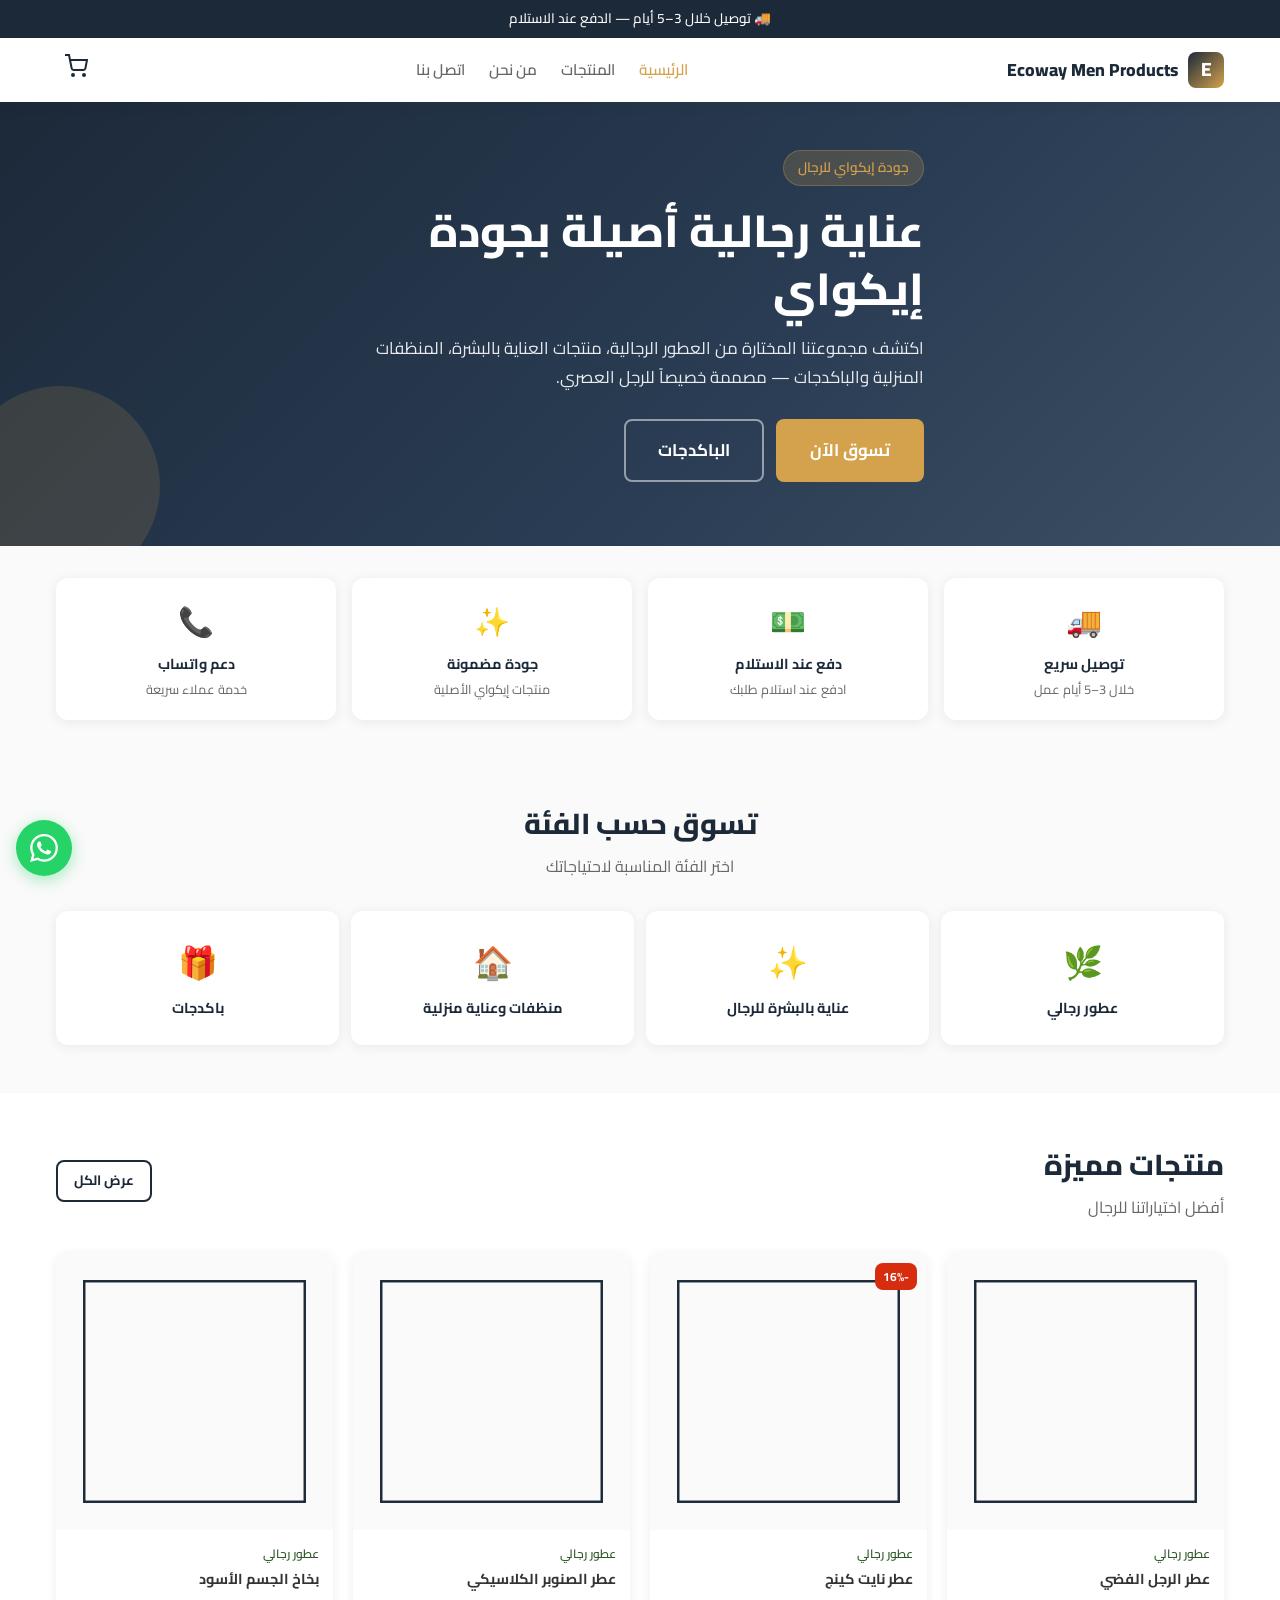
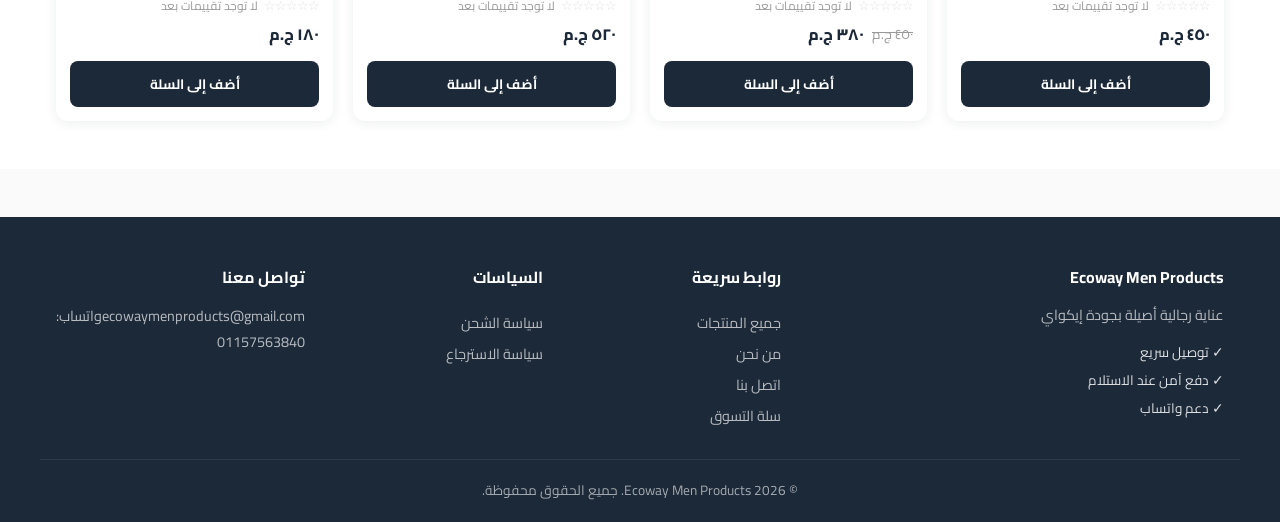
==== index.html @ dd3b85b9 "Initial release: Ecoway Men Products Arabic e-commerce site Co-authored-by: Cursor <cursoragent@curs" ====
<!DOCTYPE html>
<html lang="ar" dir="rtl">
<head>
  <meta charset="UTF-8">
  <meta name="viewport" content="width=device-width, initial-scale=1.0">
  <title>Ecoway Men Products | إيكواي — منتجات رجالية</title>
  <meta name="description" content="متجر إيكواي للمنتجات الرجالية — عطور، عناية بالبشرة، منظفات وباكدجات. توصيل سريع والدفع عند الاستلام في جميع أنحاء مصر.">
  <meta name="keywords" content="إيكواي, منتجات رجالية, عطور رجالي, عناية بالبشرة, Ecoway Men">
  <meta property="og:title" content="Ecoway Men Products | إيكواي — منتجات رجالية">
  <meta property="og:description" content="عناية رجالية أصيلة بجودة إيكواي — عطور، عناية بالبشرة، منظفات وباكدجات.">
  <meta property="og:type" content="website">
  <meta property="og:locale" content="ar_EG">
  <meta name="theme-color" content="#1C2939">
  <link rel="stylesheet" href="assets/css/main.css">
</head>
<body>
  <div id="site-header"></div>

  <main>
    <section class="hero">
      <div class="container hero__content">
        <span class="hero__badge">جودة إيكواي للرجال</span>
        <h1>عناية رجالية أصيلة بجودة إيكواي</h1>
        <p>اكتشف مجموعتنا المختارة من العطور الرجالية، منتجات العناية بالبشرة، المنظفات المنزلية والباكدجات — مصممة خصيصاً للرجل العصري.</p>
        <div class="hero__actions">
          <a href="products.html" class="btn btn--primary btn--lg">تسوق الآن</a>
          <a href="products.html?category=packages" class="btn btn--outline btn--lg">الباكدجات</a>
        </div>
      </div>
    </section>

    <section class="container">
      <div class="trust-badges">
        <div class="trust-badge">
          <div class="trust-badge__icon">🚚</div>
          <h3>توصيل سريع</h3>
          <p>خلال 3–5 أيام عمل</p>
        </div>
        <div class="trust-badge">
          <div class="trust-badge__icon">💵</div>
          <h3>دفع عند الاستلام</h3>
          <p>ادفع عند استلام طلبك</p>
        </div>
        <div class="trust-badge">
          <div class="trust-badge__icon">✨</div>
          <h3>جودة مضمونة</h3>
          <p>منتجات إيكواي الأصلية</p>
        </div>
        <div class="trust-badge">
          <div class="trust-badge__icon">📞</div>
          <h3>دعم واتساب</h3>
          <p>خدمة عملاء سريعة</p>
        </div>
      </div>
    </section>

    <section class="section">
      <div class="container">
        <div class="section__header">
          <h2>تسوق حسب الفئة</h2>
          <p>اختر الفئة المناسبة لاحتياجاتك</p>
        </div>
        <div class="categories" id="categories-grid"></div>
      </div>
    </section>

    <section class="section" style="background: var(--color-surface);">
      <div class="container">
        <div class="section__header section__header--flex">
          <div>
            <h2>منتجات مميزة</h2>
            <p>أفضل اختياراتنا للرجال</p>
          </div>
          <a href="products.html" class="btn btn--outline btn--sm">عرض الكل</a>
        </div>
        <div class="products-grid" id="featured-products"></div>
      </div>
    </section>
  </main>

  <div id="site-footer"></div>
  <div id="mobile-bottom-nav"></div>
  <div id="whatsapp-btn"></div>

  <script src="assets/js/config.js"></script>
  <script src="assets/js/products.js"></script>
  <script src="assets/js/cart.js"></script>
  <script src="assets/js/components.js"></script>
  <script src="assets/js/home.js"></script>
</body>
</html>
---- assets/css/main.css ----
/* Ecoway Men Products — Design System */
@import url('https://fonts.googleapis.com/css2?family=Cairo:wght@400;500;600;700;800&display=swap');

:root {
  --color-header: #1C2939;
  --color-header-hover: #2a3d54;
  --color-bg: #FAFAFA;
  --color-surface: #FFFFFF;
  --color-accent: #D4A24C;
  --color-accent-hover: #c4923a;
  --color-eco: #2D5A27;
  --color-text: #333333;
  --color-text-muted: #666666;
  --color-text-light: #999999;
  --color-border: #E0E0E0;
  --color-sale: #D72C0D;
  --color-success: #2DB742;
  --color-error: #C0392B;
  --color-stars: #FFB503;
  --font: 'Cairo', sans-serif;
  --radius: 12px;
  --radius-sm: 8px;
  --shadow: 0 2px 12px rgba(28, 41, 57, 0.08);
  --shadow-lg: 0 8px 32px rgba(28, 41, 57, 0.12);
  --header-height: 64px;
  --mobile-nav-height: 64px;
  --transition: 0.25s ease;
}

*, *::before, *::after { box-sizing: border-box; margin: 0; padding: 0; }

html {
  scroll-behavior: smooth;
  -webkit-text-size-adjust: 100%;
}

body {
  font-family: var(--font);
  background: var(--color-bg);
  color: var(--color-text);
  line-height: 1.6;
  direction: rtl;
  min-height: 100vh;
  padding-bottom: var(--mobile-nav-height);
}

@media (min-width: 768px) {
  body { padding-bottom: 0; }
}

img { max-width: 100%; height: auto; display: block; }
a { color: inherit; text-decoration: none; }
button { font-family: inherit; cursor: pointer; border: none; background: none; }
ul { list-style: none; }

.container {
  width: 100%;
  max-width: 1200px;
  margin: 0 auto;
  padding: 0 16px;
}

/* ─── Header ─── */
.header {
  position: sticky;
  top: 0;
  z-index: 100;
  background: var(--color-surface);
  box-shadow: var(--shadow);
}

.header__announce {
  background: var(--color-header);
  color: #fff;
  text-align: center;
  padding: 8px 16px;
  font-size: 0.85rem;
  font-weight: 500;
}

.header__main {
  display: flex;
  align-items: center;
  justify-content: space-between;
  height: var(--header-height);
  gap: 16px;
}

.header__logo {
  display: flex;
  align-items: center;
  gap: 10px;
  font-weight: 800;
  font-size: 1.1rem;
  color: var(--color-header);
}

.header__logo-icon {
  width: 36px;
  height: 36px;
  background: linear-gradient(135deg, var(--color-header), var(--color-accent));
  color: #fff;
  border-radius: var(--radius-sm);
  display: flex;
  align-items: center;
  justify-content: center;
  font-weight: 800;
  font-size: 1.2rem;
}

.header__logo-text { display: none; }

@media (min-width: 480px) {
  .header__logo-text { display: inline; }
}

.header__nav {
  display: none;
  gap: 24px;
}

.header__nav a {
  font-weight: 600;
  font-size: 0.95rem;
  color: var(--color-text-muted);
  transition: color var(--transition);
}

.header__nav a:hover,
.header__nav a.active { color: var(--color-accent); }

@media (min-width: 768px) {
  .header__nav { display: flex; }
}

.header__actions {
  display: flex;
  align-items: center;
  gap: 12px;
}

.header__cart {
  position: relative;
  color: var(--color-header);
  padding: 8px;
}

.header__cart-badge {
  position: absolute;
  top: 0;
  left: 0;
  background: var(--color-accent);
  color: #fff;
  font-size: 0.7rem;
  font-weight: 700;
  width: 18px;
  height: 18px;
  border-radius: 50%;
  align-items: center;
  justify-content: center;
}

.header__menu-btn {
  display: flex;
  flex-direction: column;
  gap: 5px;
  padding: 8px;
}

.header__menu-btn span {
  display: block;
  width: 22px;
  height: 2px;
  background: var(--color-header);
  border-radius: 2px;
  transition: var(--transition);
}

@media (min-width: 768px) {
  .header__menu-btn { display: none; }
}

.header__mobile-nav {
  background: var(--color-surface);
  border-top: 1px solid var(--color-border);
  padding: 16px;
  display: flex;
  flex-direction: column;
  gap: 12px;
}

.header__mobile-nav a {
  padding: 12px;
  font-weight: 600;
  border-radius: var(--radius-sm);
  transition: background var(--transition);
}

.header__mobile-nav a:hover { background: var(--color-bg); }

@media (min-width: 768px) {
  .header__mobile-nav { display: none !important; }
}

/* ─── Mobile Bottom Nav ─── */
.mobile-nav {
  position: fixed;
  bottom: 0;
  left: 0;
  right: 0;
  height: var(--mobile-nav-height);
  background: var(--color-surface);
  border-top: 1px solid var(--color-border);
  display: flex;
  justify-content: space-around;
  align-items: center;
  z-index: 99;
  box-shadow: 0 -2px 12px rgba(0,0,0,0.06);
}

.mobile-nav a {
  display: flex;
  flex-direction: column;
  align-items: center;
  gap: 2px;
  font-size: 0.7rem;
  color: var(--color-text-muted);
  position: relative;
  padding: 4px 8px;
  transition: color var(--transition);
}

.mobile-nav a.active { color: var(--color-accent); font-weight: 600; }

.mobile-nav__badge {
  position: absolute;
  top: -2px;
  left: 50%;
  margin-left: 8px;
  background: var(--color-accent);
  color: #fff;
  font-size: 0.6rem;
  width: 16px;
  height: 16px;
  border-radius: 50%;
  align-items: center;
  justify-content: center;
}

@media (min-width: 768px) {
  .mobile-nav { display: none; }
}

/* ─── Buttons ─── */
.btn {
  display: inline-flex;
  align-items: center;
  justify-content: center;
  gap: 8px;
  padding: 12px 24px;
  border-radius: var(--radius-sm);
  font-weight: 700;
  font-size: 0.95rem;
  transition: all var(--transition);
  border: 2px solid transparent;
}

.btn--primary {
  background: var(--color-header);
  color: #fff;
}

.btn--primary:hover {
  background: var(--color-accent);
  transform: translateY(-1px);
}

.btn--accent {
  background: var(--color-accent);
  color: #fff;
}

.btn--accent:hover { background: var(--color-accent-hover); }

.btn--outline {
  background: transparent;
  border-color: var(--color-header);
  color: var(--color-header);
}

.btn--outline:hover {
  background: var(--color-header);
  color: #fff;
}

.btn--sm { padding: 8px 16px; font-size: 0.85rem; }
.btn--lg { padding: 16px 32px; font-size: 1.05rem; }
.btn--block { width: 100%; }
.btn:disabled { opacity: 0.5; cursor: not-allowed; transform: none; }

/* ─── Hero ─── */
.hero {
  background: linear-gradient(135deg, var(--color-header) 0%, #2a3d54 60%, #3d4f63 100%);
  color: #fff;
  padding: 48px 0 64px;
  position: relative;
  overflow: hidden;
}

.hero::after {
  content: '';
  position: absolute;
  bottom: -40px;
  left: -40px;
  width: 200px;
  height: 200px;
  background: var(--color-accent);
  opacity: 0.15;
  border-radius: 50%;
}

.hero__content {
  position: relative;
  z-index: 1;
  max-width: 600px;
}

.hero__badge {
  display: inline-block;
  background: rgba(212, 162, 76, 0.2);
  color: var(--color-accent);
  padding: 6px 14px;
  border-radius: 20px;
  font-size: 0.85rem;
  font-weight: 600;
  margin-bottom: 16px;
  border: 1px solid rgba(212, 162, 76, 0.3);
}

.hero h1 {
  font-size: clamp(1.8rem, 5vw, 2.8rem);
  font-weight: 800;
  line-height: 1.3;
  margin-bottom: 16px;
}

.hero p {
  font-size: 1.05rem;
  opacity: 0.9;
  margin-bottom: 28px;
  line-height: 1.7;
}

.hero__actions {
  display: flex;
  flex-wrap: wrap;
  gap: 12px;
}

.hero .btn--primary {
  background: var(--color-accent);
}

.hero .btn--primary:hover { background: var(--color-accent-hover); }

.hero .btn--outline {
  border-color: rgba(255,255,255,0.5);
  color: #fff;
}

.hero .btn--outline:hover {
  background: rgba(255,255,255,0.1);
  border-color: #fff;
}

/* ─── Trust Badges ─── */
.trust-badges {
  display: grid;
  grid-template-columns: repeat(2, 1fr);
  gap: 16px;
  padding: 32px 0;
}

@media (min-width: 640px) {
  .trust-badges { grid-template-columns: repeat(4, 1fr); }
}

.trust-badge {
  background: var(--color-surface);
  border-radius: var(--radius);
  padding: 20px 16px;
  text-align: center;
  box-shadow: var(--shadow);
  transition: transform var(--transition);
}

.trust-badge:hover { transform: translateY(-2px); }

.trust-badge__icon {
  font-size: 1.8rem;
  margin-bottom: 8px;
}

.trust-badge h3 {
  font-size: 0.9rem;
  font-weight: 700;
  color: var(--color-header);
  margin-bottom: 4px;
}

.trust-badge p {
  font-size: 0.8rem;
  color: var(--color-text-muted);
}

/* ─── Section ─── */
.section { padding: 48px 0; }

.section__header {
  text-align: center;
  margin-bottom: 32px;
}

.section__header h2 {
  font-size: clamp(1.4rem, 3vw, 1.8rem);
  font-weight: 800;
  color: var(--color-header);
  margin-bottom: 8px;
}

.section__header p {
  color: var(--color-text-muted);
  max-width: 500px;
  margin: 0 auto;
}

.section__header--flex {
  display: flex;
  justify-content: space-between;
  align-items: center;
  text-align: right;
  flex-wrap: wrap;
  gap: 12px;
}

/* ─── Categories ─── */
.categories {
  display: grid;
  grid-template-columns: repeat(2, 1fr);
  gap: 12px;
}

@media (min-width: 640px) {
  .categories { grid-template-columns: repeat(4, 1fr); }
}

.category-card {
  background: var(--color-surface);
  border-radius: var(--radius);
  padding: 24px 16px;
  text-align: center;
  box-shadow: var(--shadow);
  transition: all var(--transition);
  border: 2px solid transparent;
}

.category-card:hover {
  border-color: var(--color-accent);
  transform: translateY(-2px);
}

.category-card__icon { font-size: 2rem; margin-bottom: 8px; }

.category-card h3 {
  font-size: 0.9rem;
  font-weight: 700;
  color: var(--color-header);
}

/* ─── Product Grid ─── */
.products-grid {
  display: grid;
  grid-template-columns: repeat(2, 1fr);
  gap: 16px;
}

@media (min-width: 640px) {
  .products-grid { grid-template-columns: repeat(3, 1fr); gap: 20px; }
}

@media (min-width: 1024px) {
  .products-grid { grid-template-columns: repeat(4, 1fr); }
}

.product-card {
  background: var(--color-surface);
  border-radius: var(--radius);
  overflow: hidden;
  box-shadow: var(--shadow);
  position: relative;
  transition: transform var(--transition), box-shadow var(--transition);
  display: flex;
  flex-direction: column;
}

.product-card:hover {
  transform: translateY(-3px);
  box-shadow: var(--shadow-lg);
}

.product-card__badge {
  position: absolute;
  top: 10px;
  right: 10px;
  background: var(--color-sale);
  color: #fff;
  font-size: 0.75rem;
  font-weight: 700;
  padding: 4px 8px;
  border-radius: var(--radius-sm);
  z-index: 2;
}

.product-card__image {
  aspect-ratio: 1;
  overflow: hidden;
  background: var(--color-bg);
  display: flex;
  align-items: center;
  justify-content: center;
  padding: 16px;
}

.product-card__image img {
  width: 100%;
  height: 100%;
  object-fit: contain;
}

.product-card__body {
  padding: 14px;
  display: flex;
  flex-direction: column;
  flex: 1;
  gap: 6px;
}

.product-card__category {
  font-size: 0.75rem;
  color: var(--color-eco);
  font-weight: 600;
}

.product-card__title {
  font-size: 0.9rem;
  font-weight: 700;
  line-height: 1.4;
}

.product-card__title a:hover { color: var(--color-accent); }

.product-card__price {
  display: flex;
  align-items: center;
  gap: 8px;
  margin-top: auto;
}

.price-current {
  font-weight: 800;
  color: var(--color-header);
  font-size: 1rem;
}

.price-compare {
  text-decoration: line-through;
  color: var(--color-text-light);
  font-size: 0.85rem;
}

.product-card .btn { margin-top: 8px; }

/* ─── Stars ─── */
.stars {
  display: flex;
  align-items: center;
  gap: 6px;
  font-size: 0.8rem;
}

.stars__icons { color: var(--color-stars); letter-spacing: -1px; }
.stars--empty .stars__icons { color: var(--color-border); }
.stars__count { color: var(--color-text-light); font-size: 0.75rem; }

/* ─── Filters ─── */
.products-toolbar {
  display: flex;
  flex-direction: column;
  gap: 12px;
  margin-bottom: 24px;
}

@media (min-width: 640px) {
  .products-toolbar {
    flex-direction: row;
    align-items: center;
    justify-content: space-between;
  }
}

.search-box {
  position: relative;
  flex: 1;
  max-width: 400px;
}

.search-box input {
  width: 100%;
  padding: 12px 16px 12px 40px;
  border: 2px solid var(--color-border);
  border-radius: var(--radius-sm);
  font-family: var(--font);
  font-size: 0.95rem;
  transition: border-color var(--transition);
  background: var(--color-surface);
}

.search-box input:focus {
  outline: none;
  border-color: var(--color-accent);
}

.search-box svg {
  position: absolute;
  right: 12px;
  top: 50%;
  transform: translateY(-50%);
  color: var(--color-text-light);
}

.filter-tabs {
  display: flex;
  gap: 8px;
  overflow-x: auto;
  padding-bottom: 4px;
  -webkit-overflow-scrolling: touch;
}

.filter-tab {
  padding: 8px 16px;
  border-radius: 20px;
  font-size: 0.85rem;
  font-weight: 600;
  white-space: nowrap;
  background: var(--color-surface);
  border: 2px solid var(--color-border);
  color: var(--color-text-muted);
  transition: all var(--transition);
}

.filter-tab:hover,
.filter-tab.active {
  background: var(--color-header);
  border-color: var(--color-header);
  color: #fff;
}

/* ─── Product Detail ─── */
.product-detail {
  display: grid;
  gap: 32px;
  padding: 32px 0;
}

@media (min-width: 768px) {
  .product-detail { grid-template-columns: 1fr 1fr; align-items: start; }
}

.product-detail__gallery {
  background: var(--color-surface);
  border-radius: var(--radius);
  padding: 24px;
  box-shadow: var(--shadow);
}

.product-detail__gallery img {
  width: 100%;
  aspect-ratio: 1;
  object-fit: contain;
}

.product-detail__info h1 {
  font-size: clamp(1.4rem, 3vw, 2rem);
  font-weight: 800;
  color: var(--color-header);
  margin-bottom: 8px;
}

.product-detail__category {
  color: var(--color-eco);
  font-weight: 600;
  font-size: 0.9rem;
  margin-bottom: 12px;
}

.product-detail__price {
  display: flex;
  align-items: center;
  gap: 12px;
  margin: 16px 0;
}

.product-detail__price .price-current { font-size: 1.5rem; }

.product-detail__desc {
  color: var(--color-text-muted);
  margin-bottom: 20px;
  line-height: 1.8;
}

.notes-table {
  background: var(--color-bg);
  border-radius: var(--radius-sm);
  padding: 16px;
  margin-bottom: 20px;
}

.notes-table h4 {
  font-size: 0.9rem;
  margin-bottom: 8px;
  color: var(--color-header);
}

.notes-table dl {
  display: grid;
  gap: 6px;
  font-size: 0.85rem;
}

.notes-table dt { font-weight: 700; color: var(--color-text-muted); }
.notes-table dd { color: var(--color-text); }

.quantity-control {
  display: flex;
  align-items: center;
  gap: 12px;
  margin-bottom: 20px;
}

.quantity-control label { font-weight: 600; }

.quantity-control__btns {
  display: flex;
  align-items: center;
  border: 2px solid var(--color-border);
  border-radius: var(--radius-sm);
  overflow: hidden;
}

.quantity-control__btns button {
  width: 40px;
  height: 40px;
  font-size: 1.2rem;
  font-weight: 700;
  color: var(--color-header);
  transition: background var(--transition);
}

.quantity-control__btns button:hover { background: var(--color-bg); }

.quantity-control__btns input {
  width: 50px;
  text-align: center;
  border: none;
  font-family: var(--font);
  font-size: 1rem;
  font-weight: 700;
  -moz-appearance: textfield;
}

.quantity-control__btns input::-webkit-outer-spin-button,
.quantity-control__btns input::-webkit-inner-spin-button { -webkit-appearance: none; }

.payment-info {
  display: flex;
  flex-wrap: wrap;
  gap: 12px;
  margin-top: 20px;
  padding-top: 20px;
  border-top: 1px solid var(--color-border);
}

.payment-info span {
  display: flex;
  align-items: center;
  gap: 6px;
  font-size: 0.85rem;
  color: var(--color-text-muted);
  background: var(--color-bg);
  padding: 8px 12px;
  border-radius: var(--radius-sm);
}

.breadcrumb {
  display: flex;
  flex-wrap: wrap;
  gap: 8px;
  font-size: 0.85rem;
  color: var(--color-text-muted);
  padding: 16px 0;
}

.breadcrumb a:hover { color: var(--color-accent); }
.breadcrumb span { color: var(--color-text-light); }

/* ─── Reviews Section (structure) ─── */
.reviews-section {
  background: var(--color-surface);
  border-radius: var(--radius);
  padding: 24px;
  margin-top: 32px;
  box-shadow: var(--shadow);
}

.reviews-section h3 {
  font-size: 1.1rem;
  margin-bottom: 16px;
  color: var(--color-header);
}

.reviews-empty {
  text-align: center;
  padding: 24px;
  color: var(--color-text-muted);
  font-size: 0.9rem;
}

/* ─── Cart ─── */
.page-title {
  font-size: clamp(1.4rem, 3vw, 1.8rem);
  font-weight: 800;
  color: var(--color-header);
  padding: 24px 0 16px;
}

.cart-layout {
  display: grid;
  gap: 24px;
  padding-bottom: 48px;
}

@media (min-width: 768px) {
  .cart-layout { grid-template-columns: 1fr 360px; align-items: start; }
}

.cart-items { display: flex; flex-direction: column; gap: 12px; }

.cart-item {
  display: flex;
  gap: 16px;
  background: var(--color-surface);
  border-radius: var(--radius);
  padding: 16px;
  box-shadow: var(--shadow);
}

.cart-item__image {
  width: 80px;
  height: 80px;
  flex-shrink: 0;
  background: var(--color-bg);
  border-radius: var(--radius-sm);
  overflow: hidden;
  display: flex;
  align-items: center;
  justify-content: center;
  padding: 8px;
}

.cart-item__image img { object-fit: contain; width: 100%; height: 100%; }

.cart-item__info { flex: 1; }

.cart-item__info h3 {
  font-size: 0.95rem;
  font-weight: 700;
  margin-bottom: 4px;
}

.cart-item__price {
  font-weight: 800;
  color: var(--color-header);
  margin-bottom: 8px;
}

.cart-item__actions {
  display: flex;
  align-items: center;
  justify-content: space-between;
}

.cart-item__remove {
  color: var(--color-sale);
  font-size: 0.85rem;
  font-weight: 600;
}

.cart-summary {
  background: var(--color-surface);
  border-radius: var(--radius);
  padding: 24px;
  box-shadow: var(--shadow);
  position: sticky;
  top: calc(var(--header-height) + 16px);
}

.cart-summary h3 {
  font-size: 1.1rem;
  margin-bottom: 16px;
  color: var(--color-header);
}

.summary-row {
  display: flex;
  justify-content: space-between;
  padding: 8px 0;
  font-size: 0.95rem;
}

.summary-row--total {
  border-top: 2px solid var(--color-border);
  margin-top: 8px;
  padding-top: 16px;
  font-weight: 800;
  font-size: 1.1rem;
  color: var(--color-header);
}

.shipping-note {
  font-size: 0.8rem;
  color: var(--color-text-muted);
  margin: 12px 0;
  padding: 10px;
  background: var(--color-bg);
  border-radius: var(--radius-sm);
}

.cart-empty {
  text-align: center;
  padding: 64px 16px;
}

.cart-empty__icon { font-size: 4rem; margin-bottom: 16px; opacity: 0.3; }

.cart-empty h2 {
  font-size: 1.3rem;
  margin-bottom: 8px;
  color: var(--color-header);
}

.cart-empty p {
  color: var(--color-text-muted);
  margin-bottom: 24px;
}

/* ─── Checkout ─── */
.checkout-layout {
  display: grid;
  gap: 24px;
  padding-bottom: 48px;
}

@media (min-width: 768px) {
  .checkout-layout { grid-template-columns: 1fr 360px; align-items: start; }
}

.checkout-form {
  background: var(--color-surface);
  border-radius: var(--radius);
  padding: 24px;
  box-shadow: var(--shadow);
}

.checkout-form h3 {
  font-size: 1.1rem;
  margin-bottom: 20px;
  color: var(--color-header);
}

.form-group {
  margin-bottom: 16px;
}

.form-group label {
  display: block;
  font-weight: 600;
  font-size: 0.9rem;
  margin-bottom: 6px;
  color: var(--color-header);
}

.form-group label .required { color: var(--color-sale); }

.form-group input,
.form-group select,
.form-group textarea {
  width: 100%;
  padding: 12px 16px;
  border: 2px solid var(--color-border);
  border-radius: var(--radius-sm);
  font-family: var(--font);
  font-size: 0.95rem;
  transition: border-color var(--transition);
  background: var(--color-surface);
}

.form-group input:focus,
.form-group select:focus,
.form-group textarea:focus {
  outline: none;
  border-color: var(--color-accent);
}

.form-group textarea { resize: vertical; min-height: 80px; }

.form-error {
  color: var(--color-error);
  font-size: 0.8rem;
  margin-top: 4px;
  display: none;
}

.form-group--error input,
.form-group--error select,
.form-group--error textarea {
  border-color: var(--color-error);
}

.form-group--error .form-error { display: block; }

.order-success {
  text-align: center;
  padding: 64px 16px;
}

.order-success__icon {
  width: 80px;
  height: 80px;
  background: var(--color-success);
  color: #fff;
  border-radius: 50%;
  display: flex;
  align-items: center;
  justify-content: center;
  font-size: 2.5rem;
  margin: 0 auto 24px;
}

.order-success h2 {
  font-size: 1.5rem;
  color: var(--color-header);
  margin-bottom: 12px;
}

.order-success p { color: var(--color-text-muted); margin-bottom: 24px; }

/* ─── Footer ─── */
.footer {
  background: var(--color-header);
  color: rgba(255,255,255,0.85);
  margin-top: 48px;
  padding-top: 48px;
}

.footer__grid {
  display: grid;
  gap: 32px;
  padding-bottom: 32px;
}

@media (min-width: 640px) {
  .footer__grid { grid-template-columns: repeat(2, 1fr); }
}

@media (min-width: 1024px) {
  .footer__grid { grid-template-columns: 2fr 1fr 1fr 1fr; }
}

.footer h3, .footer h4 {
  color: #fff;
  margin-bottom: 12px;
  font-size: 1rem;
}

.footer__brand p {
  font-size: 0.9rem;
  opacity: 0.8;
  margin-bottom: 16px;
}

.footer__trust {
  display: flex;
  flex-direction: column;
  gap: 6px;
  font-size: 0.85rem;
}

.footer__links {
  display: flex;
  flex-direction: column;
  gap: 8px;
}

.footer__links a,
.footer__contact a {
  font-size: 0.9rem;
  opacity: 0.8;
  transition: opacity var(--transition);
}

.footer__links a:hover,
.footer__contact a:hover { opacity: 1; color: var(--color-accent); }

.footer__bottom {
  border-top: 1px solid rgba(255,255,255,0.1);
  padding: 20px 0;
  text-align: center;
  font-size: 0.85rem;
  opacity: 0.7;
}

/* ─── WhatsApp Float ─── */
.whatsapp-float {
  position: fixed;
  bottom: calc(var(--mobile-nav-height) + 16px);
  left: 16px;
  width: 56px;
  height: 56px;
  background: #25D366;
  color: #fff;
  border-radius: 50%;
  display: flex;
  align-items: center;
  justify-content: center;
  box-shadow: 0 4px 16px rgba(37, 211, 102, 0.4);
  z-index: 98;
  transition: transform var(--transition);
}

.whatsapp-float:hover { transform: scale(1.08); }

@media (min-width: 768px) {
  .whatsapp-float { bottom: 24px; }
}

/* ─── Toast ─── */
.toast {
  position: fixed;
  top: 80px;
  left: 50%;
  transform: translateX(-50%) translateY(-20px);
  background: var(--color-header);
  color: #fff;
  padding: 12px 24px;
  border-radius: var(--radius-sm);
  font-weight: 600;
  font-size: 0.9rem;
  z-index: 200;
  opacity: 0;
  transition: all 0.3s ease;
  box-shadow: var(--shadow-lg);
}

.toast--visible {
  opacity: 1;
  transform: translateX(-50%) translateY(0);
}

.toast--error { background: var(--color-error); }

/* ─── Content Pages ─── */
.content-page {
  padding: 32px 0 48px;
  max-width: 800px;
}

.content-page h1 {
  font-size: clamp(1.4rem, 3vw, 2rem);
  font-weight: 800;
  color: var(--color-header);
  margin-bottom: 24px;
}

.content-page h2 {
  font-size: 1.2rem;
  font-weight: 700;
  color: var(--color-header);
  margin: 24px 0 12px;
}

.content-page p,
.content-page li {
  color: var(--color-text-muted);
  line-height: 1.8;
  margin-bottom: 12px;
}

.content-page ul { padding-right: 20px; list-style: disc; }

.contact-cards {
  display: grid;
  gap: 16px;
  margin-top: 24px;
}

@media (min-width: 640px) {
  .contact-cards { grid-template-columns: repeat(2, 1fr); }
}

.contact-card {
  background: var(--color-surface);
  border-radius: var(--radius);
  padding: 24px;
  box-shadow: var(--shadow);
  text-align: center;
}

.contact-card__icon { font-size: 2rem; margin-bottom: 12px; }

.contact-card h3 {
  font-size: 1rem;
  color: var(--color-header);
  margin-bottom: 8px;
}

.contact-card a {
  color: var(--color-accent);
  font-weight: 600;
}

/* ─── Utilities ─── */
.text-center { text-align: center; }
.mt-16 { margin-top: 16px; }
.hidden { display: none !important; }

.no-results {
  text-align: center;
  padding: 48px 16px;
  color: var(--color-text-muted);
}

.sr-only {
  position: absolute;
  width: 1px;
  height: 1px;
  padding: 0;
  margin: -1px;
  overflow: hidden;
  clip: rect(0,0,0,0);
  border: 0;
}
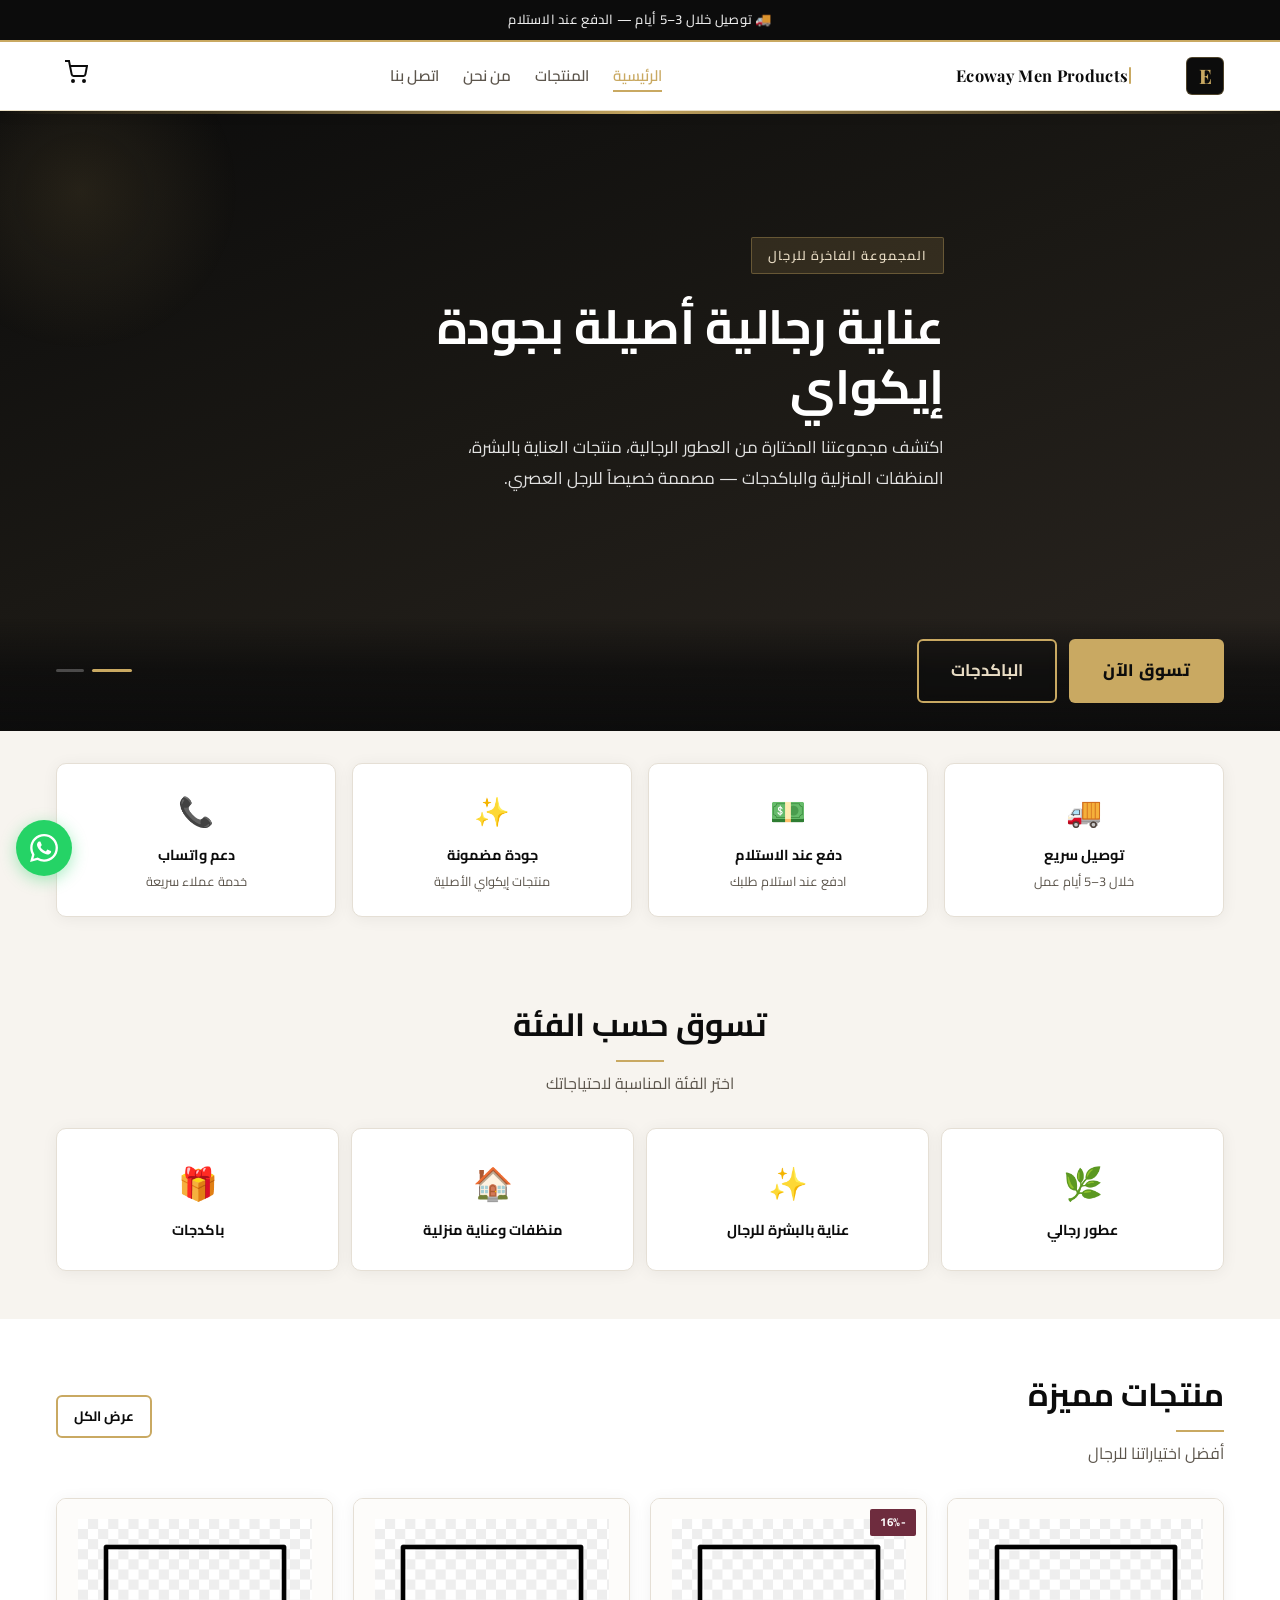
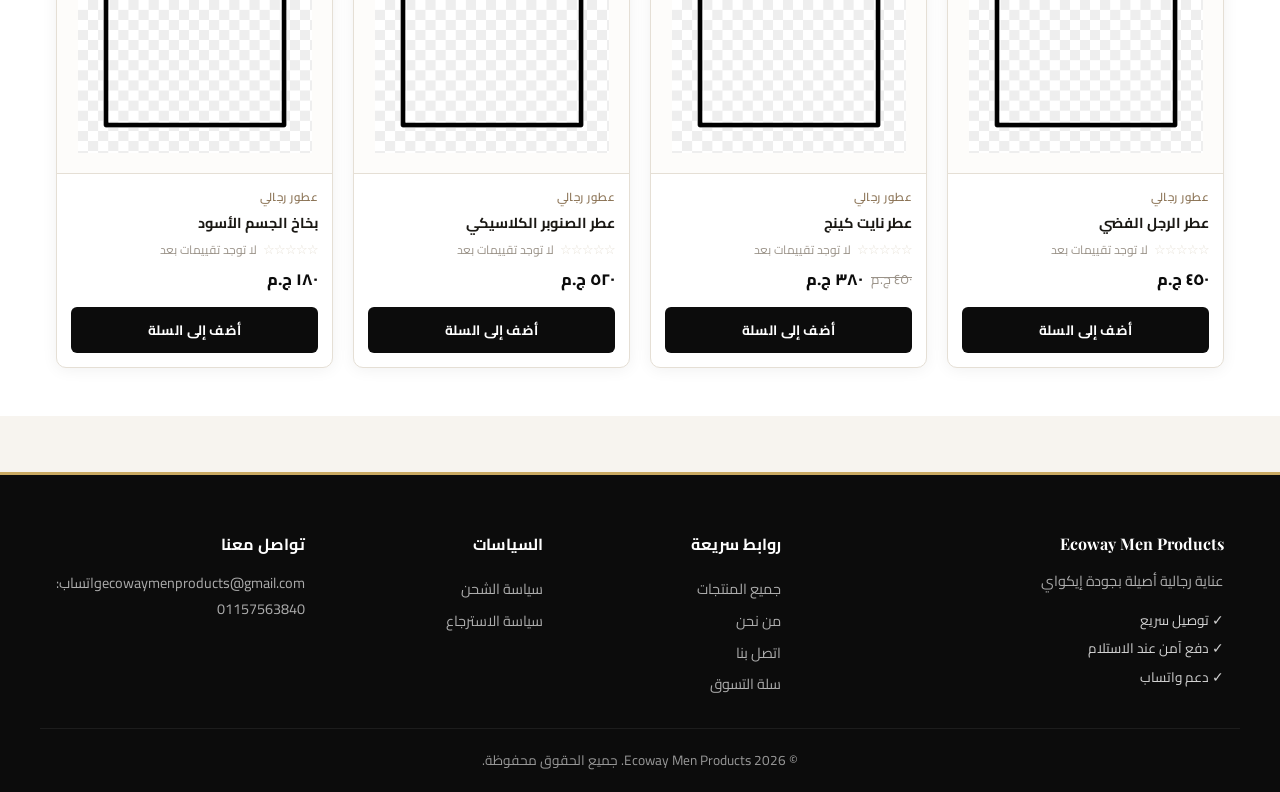
==== commit 5e8f4703: "Update Ecoway site with hero banner, UI improvements, and mobile navigation. Co-authored-by: Cursor " ====
--- a/index.html
+++ b/index.html
@@ -10,21 +10,52 @@
   <meta property="og:description" content="عناية رجالية أصيلة بجودة إيكواي — عطور، عناية بالبشرة، منظفات وباكدجات.">
   <meta property="og:type" content="website">
   <meta property="og:locale" content="ar_EG">
-  <meta name="theme-color" content="#1C2939">
+  <meta property="og:image" content="assets/images/hero-model.png">
+  <meta name="theme-color" content="#0C0C0C">
   <link rel="stylesheet" href="assets/css/main.css">
 </head>
 <body>
   <div id="site-header"></div>
 
   <main>
-    <section class="hero">
-      <div class="container hero__content">
-        <span class="hero__badge">جودة إيكواي للرجال</span>
-        <h1>عناية رجالية أصيلة بجودة إيكواي</h1>
-        <p>اكتشف مجموعتنا المختارة من العطور الرجالية، منتجات العناية بالبشرة، المنظفات المنزلية والباكدجات — مصممة خصيصاً للرجل العصري.</p>
-        <div class="hero__actions">
-          <a href="products.html" class="btn btn--primary btn--lg">تسوق الآن</a>
-          <a href="products.html?category=packages" class="btn btn--outline btn--lg">الباكدجات</a>
+    <section class="hero" id="hero" aria-label="البانر الرئيسي">
+      <div class="hero__slides">
+        <div class="hero__slide hero__slide--text is-active" data-slide="text">
+          <div class="container hero__slide-inner">
+            <span class="hero__badge">المجموعة الفاخرة للرجال</span>
+            <h1>عناية رجالية أصيلة بجودة إيكواي</h1>
+            <p>اكتشف مجموعتنا المختارة من العطور الرجالية، منتجات العناية بالبشرة، المنظفات المنزلية والباكدجات — مصممة خصيصاً للرجل العصري.</p>
+          </div>
+        </div>
+
+        <div class="hero__slide hero__slide--image" data-slide="image">
+          <picture class="hero__picture">
+            <img
+              src="assets/images/hero-model.png"
+              alt="إيكواي — موديل رجالي مع منتجات العناية الفاخرة"
+              width="1200"
+              height="800"
+              loading="eager"
+              decoding="async"
+            >
+          </picture>
+          <div class="hero__image-caption container" aria-hidden="true">
+            <span class="hero__badge">أناقة الرجل العصري</span>
+            <p class="hero__image-tagline">جودة فاخرة — ثقة منذ اللحظة الأولى</p>
+          </div>
+        </div>
+      </div>
+
+      <div class="hero__fixed">
+        <div class="container hero__fixed-inner">
+          <div class="hero__actions">
+            <a href="products.html" class="btn btn--primary btn--lg">تسوق الآن</a>
+            <a href="products.html?category=packages" class="btn btn--outline btn--lg hero__btn-outline">الباكدجات</a>
+          </div>
+          <div class="hero__controls" role="tablist" aria-label="شرائح البانر">
+            <button type="button" class="hero__dot is-active" data-index="0" aria-label="شريحة النص" aria-selected="true"></button>
+            <button type="button" class="hero__dot" data-index="1" aria-label="شريحة الصورة" aria-selected="false"></button>
+          </div>
         </div>
       </div>
     </section>
--- a/assets/css/main.css
+++ b/assets/css/main.css
@@ -1,30 +1,37 @@
-/* Ecoway Men Products — Design System */
-@import url('https://fonts.googleapis.com/css2?family=Cairo:wght@400;500;600;700;800&display=swap');
+/* Ecoway Men Products — Premium Design System */
+@import url('https://fonts.googleapis.com/css2?family=Cairo:wght@400;500;600;700;800&family=Playfair+Display:wght@600;700;800&display=swap');
 
 :root {
-  --color-header: #1C2939;
-  --color-header-hover: #2a3d54;
-  --color-bg: #FAFAFA;
+  /* Noir & Champagne — هوية فاخرة */
+  --color-header: #0C0C0C;
+  --color-header-hover: #1A1A1A;
+  --color-bg: #F7F4EF;
   --color-surface: #FFFFFF;
-  --color-accent: #D4A24C;
-  --color-accent-hover: #c4923a;
-  --color-eco: #2D5A27;
-  --color-text: #333333;
-  --color-text-muted: #666666;
-  --color-text-light: #999999;
-  --color-border: #E0E0E0;
-  --color-sale: #D72C0D;
-  --color-success: #2DB742;
-  --color-error: #C0392B;
-  --color-stars: #FFB503;
+  --color-surface-warm: #FDFCFA;
+  --color-accent: #C9A962;
+  --color-accent-hover: #A8893E;
+  --color-accent-light: #E8DCC4;
+  --color-accent-muted: rgba(201, 169, 98, 0.15);
+  --color-category: #8B7355;
+  --color-text: #1A1814;
+  --color-text-muted: #5C554C;
+  --color-text-light: #9A9288;
+  --color-border: #E5DFD5;
+  --color-border-gold: rgba(201, 169, 98, 0.35);
+  --color-sale: #6E2C3E;
+  --color-success: #3D6B4F;
+  --color-error: #8B2942;
+  --color-stars: #C9A962;
   --font: 'Cairo', sans-serif;
-  --radius: 12px;
-  --radius-sm: 8px;
-  --shadow: 0 2px 12px rgba(28, 41, 57, 0.08);
-  --shadow-lg: 0 8px 32px rgba(28, 41, 57, 0.12);
-  --header-height: 64px;
+  --font-display: 'Playfair Display', 'Cairo', serif;
+  --radius: 10px;
+  --radius-sm: 6px;
+  --shadow: 0 2px 16px rgba(12, 12, 12, 0.06);
+  --shadow-lg: 0 12px 40px rgba(12, 12, 12, 0.1);
+  --shadow-gold: 0 4px 24px rgba(201, 169, 98, 0.18);
+  --header-height: 68px;
   --mobile-nav-height: 64px;
-  --transition: 0.25s ease;
+  --transition: 0.3s cubic-bezier(0.4, 0, 0.2, 1);
 }
 
 *, *::before, *::after { box-sizing: border-box; margin: 0; padding: 0; }
@@ -38,10 +45,11 @@
   font-family: var(--font);
   background: var(--color-bg);
   color: var(--color-text);
-  line-height: 1.6;
+  line-height: 1.65;
   direction: rtl;
   min-height: 100vh;
   padding-bottom: var(--mobile-nav-height);
+  -webkit-font-smoothing: antialiased;
 }
 
 @media (min-width: 768px) {
@@ -67,15 +75,18 @@
   z-index: 100;
   background: var(--color-surface);
   box-shadow: var(--shadow);
+  border-bottom: 1px solid var(--color-border-gold);
 }
 
 .header__announce {
   background: var(--color-header);
-  color: #fff;
+  color: rgba(255, 255, 255, 0.92);
   text-align: center;
-  padding: 8px 16px;
-  font-size: 0.85rem;
+  padding: 9px 16px;
+  font-size: 0.82rem;
   font-weight: 500;
+  letter-spacing: 0.02em;
+  border-bottom: 2px solid var(--color-accent);
 }
 
 .header__main {
@@ -93,25 +104,127 @@
   font-weight: 800;
   font-size: 1.1rem;
   color: var(--color-header);
+  direction: ltr;
+  flex-shrink: 0;
 }
 
 .header__logo-icon {
-  width: 36px;
-  height: 36px;
-  background: linear-gradient(135deg, var(--color-header), var(--color-accent));
-  color: #fff;
+  width: 38px;
+  height: 38px;
+  background: var(--color-header);
+  color: var(--color-accent);
   border-radius: var(--radius-sm);
   display: flex;
   align-items: center;
   justify-content: center;
+  font-family: var(--font-display);
   font-weight: 800;
-  font-size: 1.2rem;
-}
-
-.header__logo-text { display: none; }
+  font-size: 1.25rem;
+  border: 1px solid var(--color-border-gold);
+  flex-shrink: 0;
+}
+
+.header__logo-letter {
+  display: inline-block;
+  line-height: 1;
+  transform-origin: center center;
+  animation: logo-letter-motion 4s cubic-bezier(0.45, 0.05, 0.55, 0.95) infinite;
+  will-change: transform;
+}
+
+@keyframes logo-letter-motion {
+  0% {
+    transform: scale(1) rotate(0deg);
+  }
+  18% {
+    transform: scale(1.5) rotate(0deg);
+  }
+  36% {
+    transform: scale(1) rotate(0deg);
+  }
+  100% {
+    transform: scale(1) rotate(360deg);
+  }
+}
+
+.header__logo-animated {
+  display: none;
+  align-items: center;
+  min-width: 20ch;
+  height: 1.35em;
+  font-family: var(--font-display);
+  font-weight: 700;
+  font-size: 1.02rem;
+  letter-spacing: 0.02em;
+  white-space: nowrap;
+  overflow: hidden;
+}
 
 @media (min-width: 480px) {
-  .header__logo-text { display: inline; }
+  .header__logo-animated { display: inline-flex; }
+}
+
+.logo-typed {
+  display: inline-flex;
+  align-items: center;
+}
+
+.logo-char {
+  display: inline-block;
+  opacity: 0;
+  transform: translateY(10px) scale(0.92);
+  filter: blur(2px);
+  transition:
+    opacity 0.38s cubic-bezier(0.22, 1, 0.36, 1),
+    transform 0.38s cubic-bezier(0.22, 1, 0.36, 1),
+    filter 0.38s ease;
+}
+
+.logo-char--visible {
+  opacity: 1;
+  transform: translateY(0) scale(1);
+  filter: blur(0);
+}
+
+.logo-char--exit {
+  opacity: 0;
+  transform: translateY(-8px) scale(0.94);
+  filter: blur(1px);
+  transition-duration: 0.26s;
+}
+
+.logo-cursor {
+  display: inline-block;
+  width: 2px;
+  height: 1.05em;
+  margin-left: 1px;
+  background: var(--color-accent);
+  border-radius: 1px;
+  animation: logo-cursor-blink 0.9s step-end infinite;
+  flex-shrink: 0;
+}
+
+.logo-cursor[hidden] { display: none; }
+
+@keyframes logo-cursor-blink {
+  0%, 45% { opacity: 1; }
+  50%, 100% { opacity: 0; }
+}
+
+@media (prefers-reduced-motion: reduce) {
+  .logo-char,
+  .logo-char--visible,
+  .logo-char--exit {
+    opacity: 1;
+    transform: none;
+    filter: none;
+    transition: none;
+  }
+
+  .logo-cursor,
+  .header__logo-letter {
+    animation: none;
+  }
 }
 
 .header__nav {
@@ -128,6 +241,20 @@
 
 .header__nav a:hover,
 .header__nav a.active { color: var(--color-accent); }
+
+.header__nav a.active {
+  position: relative;
+}
+
+.header__nav a.active::after {
+  content: '';
+  position: absolute;
+  bottom: -4px;
+  right: 0;
+  left: 0;
+  height: 2px;
+  background: var(--color-accent);
+}
 
 @media (min-width: 768px) {
   .header__nav { display: flex; }
@@ -230,7 +357,7 @@
   transition: color var(--transition);
 }
 
-.mobile-nav a.active { color: var(--color-accent); font-weight: 600; }
+.mobile-nav a.active { color: var(--color-accent); font-weight: 700; }
 
 .mobile-nav__badge {
   position: absolute;
@@ -268,29 +395,38 @@
 .btn--primary {
   background: var(--color-header);
   color: #fff;
+  letter-spacing: 0.02em;
 }
 
 .btn--primary:hover {
   background: var(--color-accent);
-  transform: translateY(-1px);
+  color: var(--color-header);
+  box-shadow: var(--shadow-gold);
+  transform: translateY(-2px);
 }
 
 .btn--accent {
-  background: var(--color-accent);
+  background: linear-gradient(135deg, var(--color-accent) 0%, var(--color-accent-hover) 100%);
+  color: var(--color-header);
+  font-weight: 800;
+}
+
+.btn--accent:hover {
+  background: var(--color-accent-hover);
   color: #fff;
-}
-
-.btn--accent:hover { background: var(--color-accent-hover); }
+  box-shadow: var(--shadow-gold);
+}
 
 .btn--outline {
   background: transparent;
-  border-color: var(--color-header);
+  border-color: var(--color-accent);
   color: var(--color-header);
 }
 
 .btn--outline:hover {
   background: var(--color-header);
-  color: #fff;
+  border-color: var(--color-header);
+  color: var(--color-accent);
 }
 
 .btn--sm { padding: 8px 16px; font-size: 0.85rem; }
@@ -300,55 +436,232 @@
 
 /* ─── Hero ─── */
 .hero {
-  background: linear-gradient(135deg, var(--color-header) 0%, #2a3d54 60%, #3d4f63 100%);
+  position: relative;
+  min-height: clamp(440px, 72vh, 620px);
   color: #fff;
-  padding: 48px 0 64px;
-  position: relative;
   overflow: hidden;
-}
-
-.hero::after {
+  background: #0C0C0C;
+}
+
+.hero::before {
   content: '';
   position: absolute;
-  bottom: -40px;
-  left: -40px;
-  width: 200px;
-  height: 200px;
-  background: var(--color-accent);
-  opacity: 0.15;
+  top: 0;
+  right: 0;
+  left: 0;
+  height: 3px;
+  background: linear-gradient(90deg, transparent, var(--color-accent), transparent);
+  z-index: 12;
+}
+
+.hero__slides {
+  position: absolute;
+  inset: 0;
+}
+
+.hero__slide {
+  position: absolute;
+  inset: 0;
+  opacity: 0;
+  visibility: hidden;
+  transform: scale(1.012);
+  transition:
+    opacity 1.5s cubic-bezier(0.45, 0.05, 0.55, 0.95),
+    transform 1.5s cubic-bezier(0.45, 0.05, 0.55, 0.95),
+    visibility 0s linear 1.5s;
+  pointer-events: none;
+  will-change: opacity, transform;
+}
+
+.hero__slide.is-active {
+  opacity: 1;
+  visibility: visible;
+  transform: scale(1);
+  transition:
+    opacity 1.5s cubic-bezier(0.45, 0.05, 0.55, 0.95),
+    transform 1.5s cubic-bezier(0.45, 0.05, 0.55, 0.95),
+    visibility 0s;
+  pointer-events: auto;
+}
+
+/* ── Text slide ── */
+.hero__slide--text {
+  background: linear-gradient(160deg, #0C0C0C 0%, #1A1814 45%, #2A2520 100%);
+  display: flex;
+  align-items: center;
+  padding: 48px 0 160px;
+}
+
+.hero__slide--text::after {
+  content: '';
+  position: absolute;
+  top: -80px;
+  left: -80px;
+  width: 320px;
+  height: 320px;
+  background: radial-gradient(circle, rgba(201, 169, 98, 0.12) 0%, transparent 70%);
   border-radius: 50%;
-}
-
-.hero__content {
+  pointer-events: none;
+}
+
+.hero__slide-inner {
   position: relative;
   z-index: 1;
-  max-width: 600px;
+  max-width: 640px;
+}
+
+.hero__slide--text .hero__badge,
+.hero__slide--text h1,
+.hero__slide--text p {
+  opacity: 0;
+  transform: translateY(14px);
+  transition:
+    opacity 0.9s cubic-bezier(0.22, 1, 0.36, 1),
+    transform 0.9s cubic-bezier(0.22, 1, 0.36, 1);
+}
+
+.hero__slide--text.is-active .hero__badge {
+  opacity: 1;
+  transform: translateY(0);
+  transition-delay: 0.15s;
+}
+
+.hero__slide--text.is-active h1 {
+  opacity: 1;
+  transform: translateY(0);
+  transition-delay: 0.28s;
+}
+
+.hero__slide--text.is-active p {
+  opacity: 1;
+  transform: translateY(0);
+  transition-delay: 0.42s;
+}
+
+/* ── Image slide ── */
+.hero__slide--image {
+  background: #0C0C0C;
+}
+
+.hero__picture {
+  display: block;
+  width: 100%;
+  height: 100%;
+}
+
+.hero__slide--image img {
+  width: 100%;
+  height: 100%;
+  object-fit: cover;
+  object-position: center center;
+  transform: scale(1.08);
+  transition: transform 9s cubic-bezier(0.33, 0, 0.2, 1);
+  filter: brightness(0.96) contrast(1.02);
+}
+
+.hero__slide--image.is-active img {
+  transform: scale(1);
+}
+
+.hero__slide--image::before {
+  content: '';
+  position: absolute;
+  inset: 0;
+  background: linear-gradient(
+    to top,
+    rgba(12, 12, 12, 0.9) 0%,
+    rgba(12, 12, 12, 0.35) 35%,
+    rgba(12, 12, 12, 0.08) 65%,
+    transparent 100%
+  );
+  z-index: 1;
+  pointer-events: none;
+}
+
+.hero__image-caption {
+  display: none;
+}
+
+.hero__image-caption .hero__badge,
+.hero__image-tagline {
+  opacity: 0;
+  transform: translateY(10px);
+  transition:
+    opacity 0.85s cubic-bezier(0.22, 1, 0.36, 1),
+    transform 0.85s cubic-bezier(0.22, 1, 0.36, 1);
+}
+
+.hero__slide--image.is-active .hero__image-caption .hero__badge {
+  opacity: 1;
+  transform: translateY(0);
+  transition-delay: 0.35s;
+}
+
+.hero__slide--image.is-active .hero__image-tagline {
+  opacity: 1;
+  transform: translateY(0);
+  transition-delay: 0.5s;
+}
+
+.hero__image-tagline {
+  font-family: var(--font-display);
+  font-size: clamp(1.2rem, 3vw, 1.65rem);
+  font-weight: 600;
+  color: rgba(255, 255, 255, 0.92);
+  margin-top: 12px;
+}
+
+/* ── Fixed bottom: buttons + dots ── */
+.hero__fixed {
+  position: absolute;
+  bottom: 0;
+  left: 0;
+  right: 0;
+  z-index: 10;
+  padding: 20px 0 28px;
+  background: linear-gradient(to top, rgba(12, 12, 12, 0.97) 0%, rgba(12, 12, 12, 0.75) 55%, transparent 100%);
+}
+
+.hero__fixed-inner {
+  display: flex;
+  flex-direction: column;
+  align-items: flex-start;
+  gap: 18px;
 }
 
 .hero__badge {
   display: inline-block;
-  background: rgba(212, 162, 76, 0.2);
-  color: var(--color-accent);
-  padding: 6px 14px;
-  border-radius: 20px;
-  font-size: 0.85rem;
+  background: var(--color-accent-muted);
+  color: var(--color-accent-light);
+  padding: 7px 16px;
+  border-radius: 2px;
+  font-size: 0.8rem;
   font-weight: 600;
-  margin-bottom: 16px;
-  border: 1px solid rgba(212, 162, 76, 0.3);
+  margin-bottom: 20px;
+  border: 1px solid var(--color-border-gold);
+  letter-spacing: 0.08em;
+  text-transform: uppercase;
+}
+
+.hero__slide--image .hero__badge {
+  margin-bottom: 0;
 }
 
 .hero h1 {
-  font-size: clamp(1.8rem, 5vw, 2.8rem);
-  font-weight: 800;
-  line-height: 1.3;
-  margin-bottom: 16px;
-}
-
-.hero p {
+  font-family: var(--font-display);
+  font-size: clamp(1.9rem, 5vw, 3rem);
+  font-weight: 700;
+  line-height: 1.25;
+  margin-bottom: 18px;
+  letter-spacing: -0.01em;
+}
+
+.hero__slide--text p {
   font-size: 1.05rem;
-  opacity: 0.9;
-  margin-bottom: 28px;
-  line-height: 1.7;
+  opacity: 0.85;
+  line-height: 1.8;
+  color: rgba(255, 255, 255, 0.88);
+  max-width: 540px;
 }
 
 .hero__actions {
@@ -359,18 +672,88 @@
 
 .hero .btn--primary {
   background: var(--color-accent);
-}
-
-.hero .btn--primary:hover { background: var(--color-accent-hover); }
-
+  color: var(--color-header);
+  font-weight: 800;
+}
+
+.hero .btn--primary:hover {
+  background: var(--color-accent-light);
+  color: var(--color-header);
+}
+
+.hero__btn-outline,
 .hero .btn--outline {
-  border-color: rgba(255,255,255,0.5);
+  border-color: var(--color-accent);
+  color: var(--color-accent-light);
+  background: rgba(12, 12, 12, 0.25);
+  backdrop-filter: blur(4px);
+}
+
+.hero__btn-outline:hover,
+.hero .btn--outline:hover {
+  background: rgba(201, 169, 98, 0.15);
+  border-color: var(--color-accent-light);
   color: #fff;
 }
 
-.hero .btn--outline:hover {
-  background: rgba(255,255,255,0.1);
-  border-color: #fff;
+.hero__controls {
+  display: flex;
+  gap: 8px;
+  align-self: center;
+}
+
+.hero__dot {
+  width: 28px;
+  height: 3px;
+  border-radius: 2px;
+  background: rgba(255, 255, 255, 0.25);
+  transition: background 0.5s cubic-bezier(0.4, 0, 0.2, 1), width 0.5s cubic-bezier(0.4, 0, 0.2, 1);
+  cursor: pointer;
+  padding: 0;
+}
+
+.hero__dot.is-active {
+  background: var(--color-accent);
+  width: 40px;
+}
+
+.hero__dot:hover {
+  background: rgba(201, 169, 98, 0.6);
+}
+
+@media (min-width: 768px) {
+  .hero__slide--image img {
+    object-position: center 42%;
+  }
+
+  .hero__image-caption {
+    bottom: 156px;
+    max-width: 50%;
+  }
+
+  .hero__fixed-inner {
+    flex-direction: row;
+    align-items: center;
+    justify-content: space-between;
+  }
+
+  .hero__controls {
+    align-self: auto;
+  }
+}
+
+@media (prefers-reduced-motion: reduce) {
+  .hero__slide,
+  .hero__slide--text .hero__badge,
+  .hero__slide--text h1,
+  .hero__slide--text p,
+  .hero__image-caption .hero__badge,
+  .hero__image-tagline,
+  .hero__slide--image img {
+    transition: none;
+    transform: none;
+    opacity: 1;
+  }
 }
 
 /* ─── Trust Badges ─── */
@@ -388,13 +771,18 @@
 .trust-badge {
   background: var(--color-surface);
   border-radius: var(--radius);
-  padding: 20px 16px;
+  padding: 24px 16px;
   text-align: center;
   box-shadow: var(--shadow);
-  transition: transform var(--transition);
-}
-
-.trust-badge:hover { transform: translateY(-2px); }
+  transition: transform var(--transition), box-shadow var(--transition);
+  border: 1px solid var(--color-border);
+}
+
+.trust-badge:hover {
+  transform: translateY(-3px);
+  box-shadow: var(--shadow-lg);
+  border-color: var(--color-border-gold);
+}
 
 .trust-badge__icon {
   font-size: 1.8rem;
@@ -406,6 +794,7 @@
   font-weight: 700;
   color: var(--color-header);
   margin-bottom: 4px;
+  font-family: var(--font-display);
 }
 
 .trust-badge p {
@@ -422,10 +811,22 @@
 }
 
 .section__header h2 {
-  font-size: clamp(1.4rem, 3vw, 1.8rem);
-  font-weight: 800;
+  font-family: var(--font-display);
+  font-size: clamp(1.5rem, 3vw, 2rem);
+  font-weight: 700;
   color: var(--color-header);
   margin-bottom: 8px;
+  position: relative;
+  display: inline-block;
+}
+
+.section__header h2::after {
+  content: '';
+  display: block;
+  width: 48px;
+  height: 2px;
+  background: var(--color-accent);
+  margin: 10px auto 0;
 }
 
 .section__header p {
@@ -441,6 +842,11 @@
   text-align: right;
   flex-wrap: wrap;
   gap: 12px;
+}
+
+.section__header--flex h2::after {
+  margin-right: 0;
+  margin-left: auto;
 }
 
 /* ─── Categories ─── */
@@ -457,16 +863,17 @@
 .category-card {
   background: var(--color-surface);
   border-radius: var(--radius);
-  padding: 24px 16px;
+  padding: 28px 16px;
   text-align: center;
   box-shadow: var(--shadow);
   transition: all var(--transition);
-  border: 2px solid transparent;
+  border: 1px solid var(--color-border);
 }
 
 .category-card:hover {
   border-color: var(--color-accent);
-  transform: translateY(-2px);
+  transform: translateY(-3px);
+  box-shadow: var(--shadow-gold);
 }
 
 .category-card__icon { font-size: 2rem; margin-bottom: 8px; }
@@ -475,6 +882,7 @@
   font-size: 0.9rem;
   font-weight: 700;
   color: var(--color-header);
+  font-family: var(--font-display);
 }
 
 /* ─── Product Grid ─── */
@@ -498,14 +906,16 @@
   overflow: hidden;
   box-shadow: var(--shadow);
   position: relative;
-  transition: transform var(--transition), box-shadow var(--transition);
+  transition: transform var(--transition), box-shadow var(--transition), border-color var(--transition);
   display: flex;
   flex-direction: column;
+  border: 1px solid var(--color-border);
 }
 
 .product-card:hover {
-  transform: translateY(-3px);
+  transform: translateY(-4px);
   box-shadow: var(--shadow-lg);
+  border-color: var(--color-border-gold);
 }
 
 .product-card__badge {
@@ -514,21 +924,23 @@
   right: 10px;
   background: var(--color-sale);
   color: #fff;
-  font-size: 0.75rem;
+  font-size: 0.72rem;
   font-weight: 700;
-  padding: 4px 8px;
-  border-radius: var(--radius-sm);
+  padding: 4px 10px;
+  border-radius: 2px;
   z-index: 2;
+  letter-spacing: 0.04em;
 }
 
 .product-card__image {
   aspect-ratio: 1;
   overflow: hidden;
-  background: var(--color-bg);
+  background: var(--color-surface-warm);
   display: flex;
   align-items: center;
   justify-content: center;
-  padding: 16px;
+  padding: 20px;
+  border-bottom: 1px solid var(--color-border);
 }
 
 .product-card__image img {
@@ -546,9 +958,11 @@
 }
 
 .product-card__category {
-  font-size: 0.75rem;
-  color: var(--color-eco);
+  font-size: 0.72rem;
+  color: var(--color-category);
   font-weight: 600;
+  letter-spacing: 0.04em;
+  text-transform: uppercase;
 }
 
 .product-card__title {
@@ -570,6 +984,7 @@
   font-weight: 800;
   color: var(--color-header);
   font-size: 1rem;
+  font-family: var(--font-display);
 }
 
 .price-compare {
@@ -662,7 +1077,7 @@
 .filter-tab.active {
   background: var(--color-header);
   border-color: var(--color-header);
-  color: #fff;
+  color: var(--color-accent);
 }
 
 /* ─── Product Detail ─── */
@@ -690,17 +1105,20 @@
 }
 
 .product-detail__info h1 {
-  font-size: clamp(1.4rem, 3vw, 2rem);
-  font-weight: 800;
+  font-family: var(--font-display);
+  font-size: clamp(1.5rem, 3vw, 2.2rem);
+  font-weight: 700;
   color: var(--color-header);
   margin-bottom: 8px;
 }
 
 .product-detail__category {
-  color: var(--color-eco);
+  color: var(--color-category);
   font-weight: 600;
-  font-size: 0.9rem;
+  font-size: 0.85rem;
   margin-bottom: 12px;
+  letter-spacing: 0.04em;
+  text-transform: uppercase;
 }
 
 .product-detail__price {
@@ -837,10 +1255,13 @@
 
 /* ─── Cart ─── */
 .page-title {
-  font-size: clamp(1.4rem, 3vw, 1.8rem);
-  font-weight: 800;
-  color: var(--color-header);
-  padding: 24px 0 16px;
+  font-family: var(--font-display);
+  font-size: clamp(1.5rem, 3vw, 2rem);
+  font-weight: 700;
+  color: var(--color-header);
+  padding: 28px 0 16px;
+  border-bottom: 1px solid var(--color-border);
+  margin-bottom: 8px;
 }
 
 .cart-layout {
@@ -1067,9 +1488,10 @@
 /* ─── Footer ─── */
 .footer {
   background: var(--color-header);
-  color: rgba(255,255,255,0.85);
-  margin-top: 48px;
-  padding-top: 48px;
+  color: rgba(255, 255, 255, 0.82);
+  margin-top: 56px;
+  padding-top: 56px;
+  border-top: 3px solid var(--color-accent);
 }
 
 .footer__grid {
@@ -1090,6 +1512,7 @@
   color: #fff;
   margin-bottom: 12px;
   font-size: 1rem;
+  font-family: var(--font-display);
 }
 
 .footer__brand p {
@@ -1185,10 +1608,13 @@
 }
 
 .content-page h1 {
-  font-size: clamp(1.4rem, 3vw, 2rem);
-  font-weight: 800;
+  font-family: var(--font-display);
+  font-size: clamp(1.5rem, 3vw, 2.2rem);
+  font-weight: 700;
   color: var(--color-header);
   margin-bottom: 24px;
+  padding-bottom: 16px;
+  border-bottom: 2px solid var(--color-accent);
 }
 
 .content-page h2 {
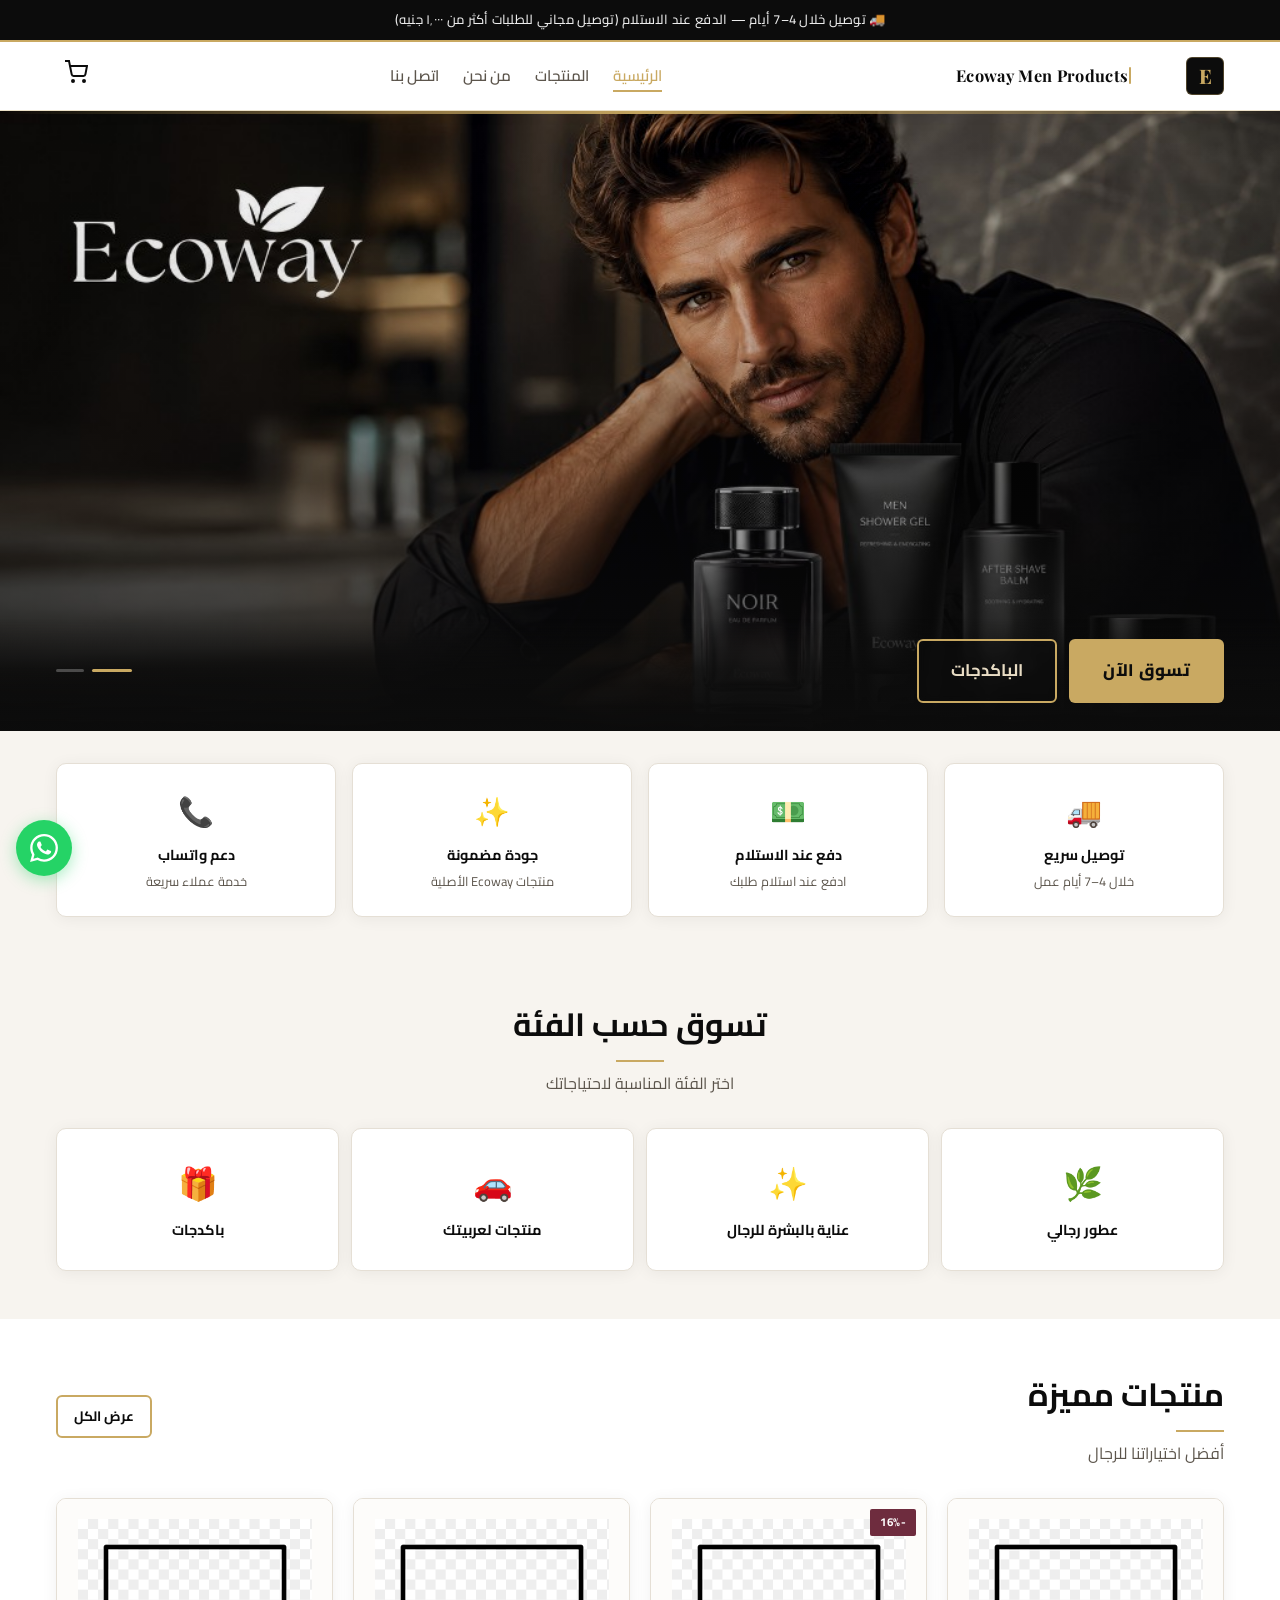
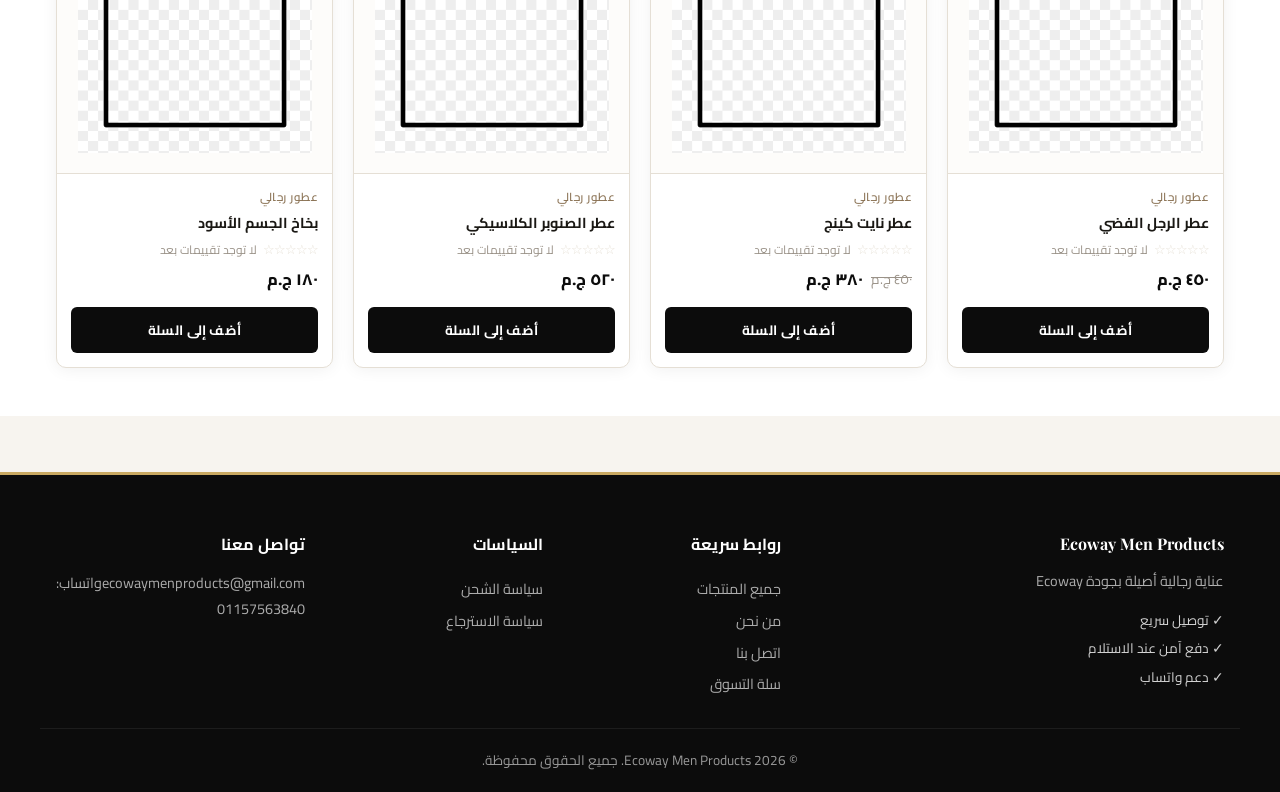
==== commit d681e9dc: "تحديث البانر والعلامة والشحن وتصنيف منتجات السيارات. Co-authored-by: Cursor <cursoragent@cursor.com>" ====
--- a/index.html
+++ b/index.html
@@ -3,11 +3,11 @@
 <head>
   <meta charset="UTF-8">
   <meta name="viewport" content="width=device-width, initial-scale=1.0">
-  <title>Ecoway Men Products | إيكواي — منتجات رجالية</title>
-  <meta name="description" content="متجر إيكواي للمنتجات الرجالية — عطور، عناية بالبشرة، منظفات وباكدجات. توصيل سريع والدفع عند الاستلام في جميع أنحاء مصر.">
-  <meta name="keywords" content="إيكواي, منتجات رجالية, عطور رجالي, عناية بالبشرة, Ecoway Men">
-  <meta property="og:title" content="Ecoway Men Products | إيكواي — منتجات رجالية">
-  <meta property="og:description" content="عناية رجالية أصيلة بجودة إيكواي — عطور، عناية بالبشرة، منظفات وباكدجات.">
+  <title>Ecoway Men Products | Ecoway — منتجات رجالية</title>
+  <meta name="description" content="متجر Ecoway للمنتجات الرجالية — عطور، عناية بالبشرة، منتجات لعربيتك وباكدجات. توصيل سريع والدفع عند الاستلام في جميع أنحاء مصر.">
+  <meta name="keywords" content="Ecoway, منتجات رجالية, عطور رجالي, عناية بالبشرة, Ecoway Men">
+  <meta property="og:title" content="Ecoway Men Products | Ecoway — منتجات رجالية">
+  <meta property="og:description" content="عناية رجالية أصيلة بجودة Ecoway — عطور، عناية بالبشرة، منتجات لعربيتك وباكدجات.">
   <meta property="og:type" content="website">
   <meta property="og:locale" content="ar_EG">
   <meta property="og:image" content="assets/images/hero-model.png">
@@ -20,19 +20,11 @@
   <main>
     <section class="hero" id="hero" aria-label="البانر الرئيسي">
       <div class="hero__slides">
-        <div class="hero__slide hero__slide--text is-active" data-slide="text">
-          <div class="container hero__slide-inner">
-            <span class="hero__badge">المجموعة الفاخرة للرجال</span>
-            <h1>عناية رجالية أصيلة بجودة إيكواي</h1>
-            <p>اكتشف مجموعتنا المختارة من العطور الرجالية، منتجات العناية بالبشرة، المنظفات المنزلية والباكدجات — مصممة خصيصاً للرجل العصري.</p>
-          </div>
-        </div>
-
-        <div class="hero__slide hero__slide--image" data-slide="image">
+        <div class="hero__slide hero__slide--image is-active" data-slide="image">
           <picture class="hero__picture">
             <img
               src="assets/images/hero-model.png"
-              alt="إيكواي — موديل رجالي مع منتجات العناية الفاخرة"
+              alt="Ecoway — موديل رجالي مع منتجات العناية الفاخرة"
               width="1200"
               height="800"
               loading="eager"
@@ -44,6 +36,14 @@
             <p class="hero__image-tagline">جودة فاخرة — ثقة منذ اللحظة الأولى</p>
           </div>
         </div>
+
+        <div class="hero__slide hero__slide--text" data-slide="text">
+          <div class="container hero__slide-inner">
+            <span class="hero__badge">المجموعة الفاخرة للرجال</span>
+            <h1>عناية رجالية أصيلة بجودة Ecoway</h1>
+            <p>اكتشف مجموعتنا المختارة من العطور الرجالية، منتجات العناية بالبشرة، منتجات العناية بالسيارات والباكدجات — مصممة خصيصاً للرجل العصري.</p>
+          </div>
+        </div>
       </div>
 
       <div class="hero__fixed">
@@ -53,8 +53,8 @@
             <a href="products.html?category=packages" class="btn btn--outline btn--lg hero__btn-outline">الباكدجات</a>
           </div>
           <div class="hero__controls" role="tablist" aria-label="شرائح البانر">
-            <button type="button" class="hero__dot is-active" data-index="0" aria-label="شريحة النص" aria-selected="true"></button>
-            <button type="button" class="hero__dot" data-index="1" aria-label="شريحة الصورة" aria-selected="false"></button>
+            <button type="button" class="hero__dot is-active" data-index="0" aria-label="شريحة الصورة" aria-selected="true"></button>
+            <button type="button" class="hero__dot" data-index="1" aria-label="شريحة النص" aria-selected="false"></button>
           </div>
         </div>
       </div>
@@ -65,7 +65,7 @@
         <div class="trust-badge">
           <div class="trust-badge__icon">🚚</div>
           <h3>توصيل سريع</h3>
-          <p>خلال 3–5 أيام عمل</p>
+          <p>خلال 4–7 أيام عمل</p>
         </div>
         <div class="trust-badge">
           <div class="trust-badge__icon">💵</div>
@@ -75,7 +75,7 @@
         <div class="trust-badge">
           <div class="trust-badge__icon">✨</div>
           <h3>جودة مضمونة</h3>
-          <p>منتجات إيكواي الأصلية</p>
+          <p>منتجات Ecoway الأصلية</p>
         </div>
         <div class="trust-badge">
           <div class="trust-badge__icon">📞</div>
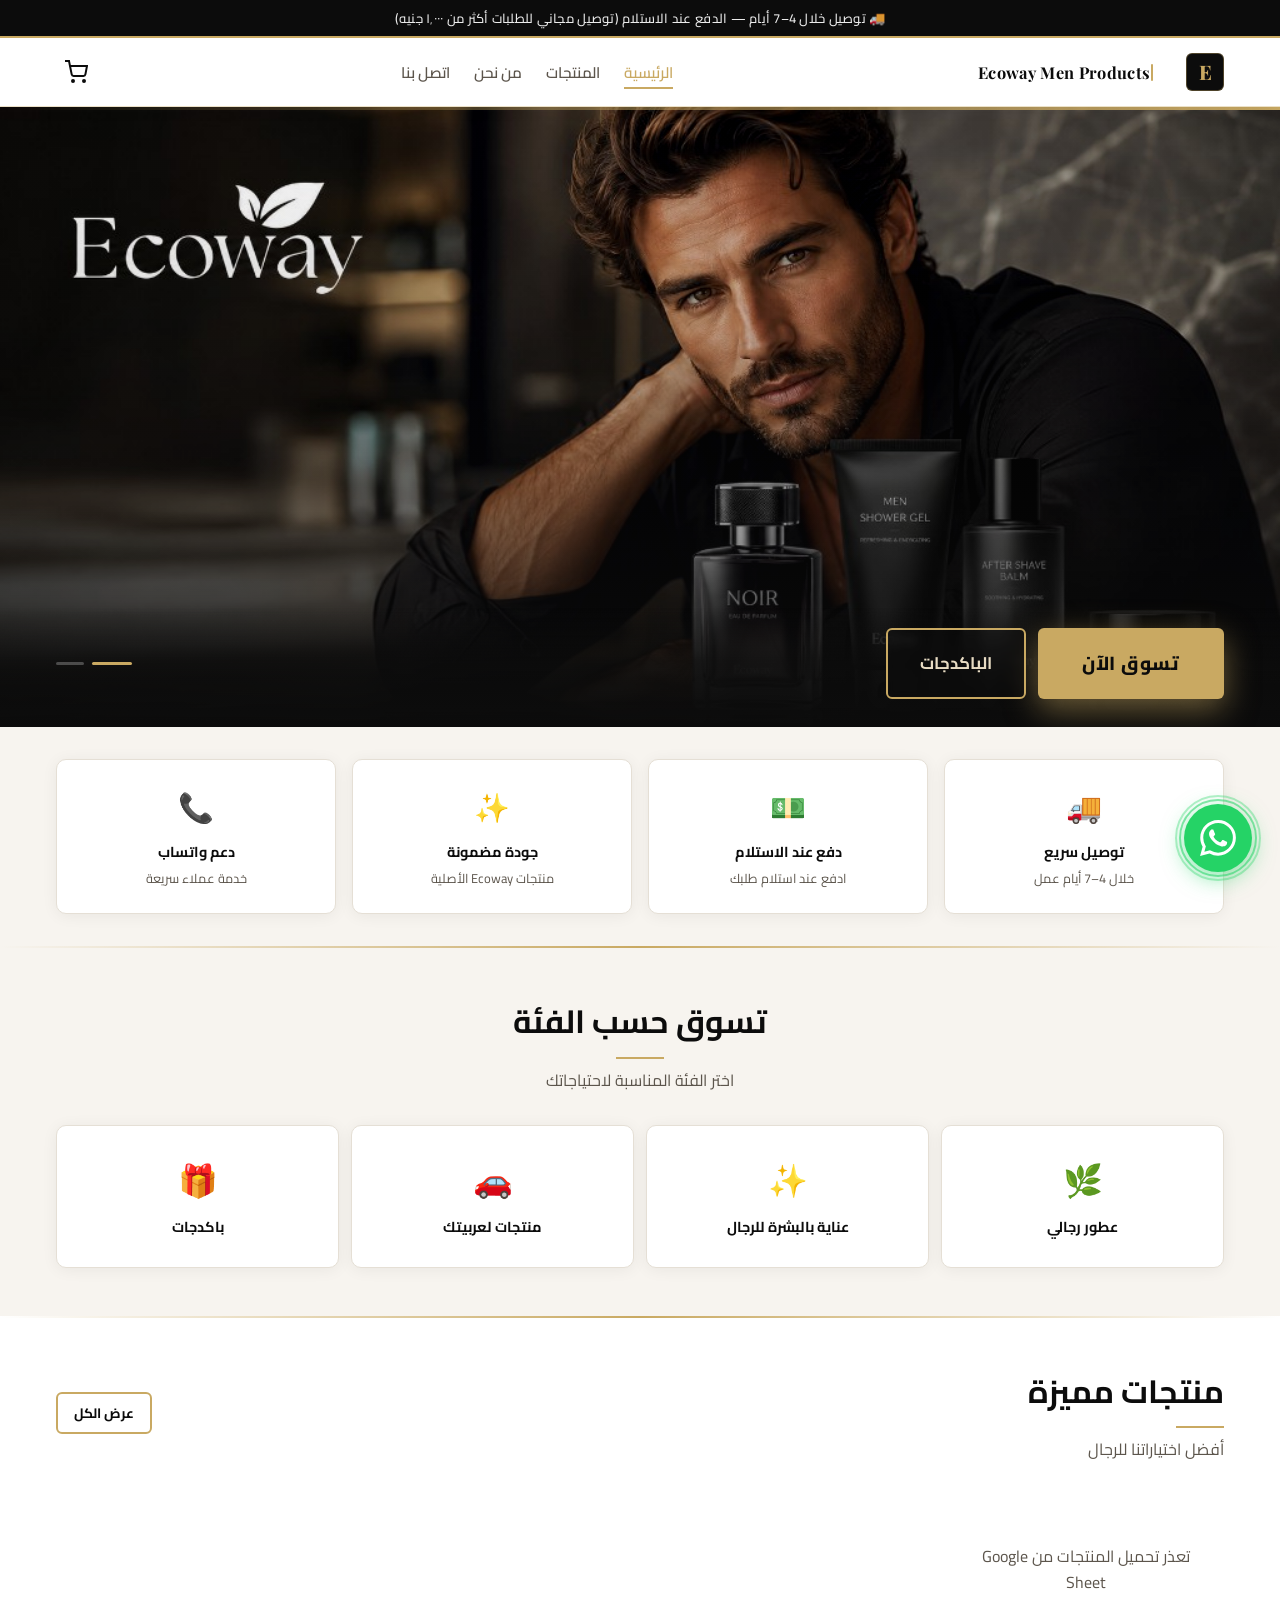
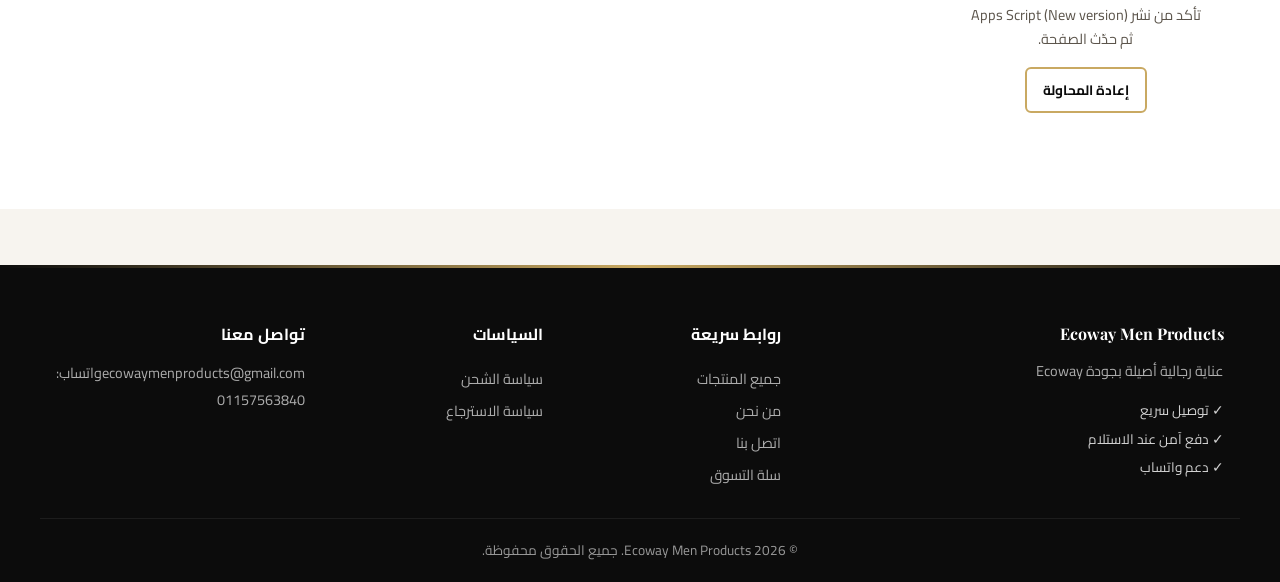
==== commit 880c5355: "Add UX polish, motion, favicon, and mobile-friendly CTA and WhatsApp buttons. Co-authored-by: Cursor" ====
--- a/index.html
+++ b/index.html
@@ -12,6 +12,7 @@
   <meta property="og:locale" content="ar_EG">
   <meta property="og:image" content="assets/images/hero-model.png">
   <meta name="theme-color" content="#0C0C0C">
+  <link rel="icon" href="assets/images/favicon.svg" type="image/svg+xml">
   <link rel="stylesheet" href="assets/css/main.css">
 </head>
 <body>
@@ -49,7 +50,7 @@
       <div class="hero__fixed">
         <div class="container hero__fixed-inner">
           <div class="hero__actions">
-            <a href="products.html" class="btn btn--primary btn--lg">تسوق الآن</a>
+            <a href="products.html" class="btn btn--primary btn--lg btn--cta">تسوق الآن</a>
             <a href="products.html?category=packages" class="btn btn--outline btn--lg hero__btn-outline">الباكدجات</a>
           </div>
           <div class="hero__controls" role="tablist" aria-label="شرائح البانر">
@@ -62,22 +63,22 @@
 
     <section class="container">
       <div class="trust-badges">
-        <div class="trust-badge">
+        <div class="trust-badge reveal">
           <div class="trust-badge__icon">🚚</div>
           <h3>توصيل سريع</h3>
-          <p>خلال 4–7 أيام عمل</p>
+          <p>خلال <span data-count="4">4</span>–<span data-count="7">7</span> أيام عمل</p>
         </div>
-        <div class="trust-badge">
+        <div class="trust-badge reveal">
           <div class="trust-badge__icon">💵</div>
           <h3>دفع عند الاستلام</h3>
           <p>ادفع عند استلام طلبك</p>
         </div>
-        <div class="trust-badge">
+        <div class="trust-badge reveal">
           <div class="trust-badge__icon">✨</div>
           <h3>جودة مضمونة</h3>
           <p>منتجات Ecoway الأصلية</p>
         </div>
-        <div class="trust-badge">
+        <div class="trust-badge reveal">
           <div class="trust-badge__icon">📞</div>
           <h3>دعم واتساب</h3>
           <p>خدمة عملاء سريعة</p>
@@ -85,7 +86,7 @@
       </div>
     </section>
 
-    <section class="section">
+    <section class="section section--gold-rule">
       <div class="container">
         <div class="section__header">
           <h2>تسوق حسب الفئة</h2>
@@ -95,7 +96,7 @@
       </div>
     </section>
 
-    <section class="section" style="background: var(--color-surface);">
+    <section class="section section--gold-rule" style="background: var(--color-surface);">
       <div class="container">
         <div class="section__header section__header--flex">
           <div>
--- a/assets/css/main.css
+++ b/assets/css/main.css
@@ -48,7 +48,7 @@
   line-height: 1.65;
   direction: rtl;
   min-height: 100vh;
-  padding-bottom: var(--mobile-nav-height);
+  padding-bottom: calc(var(--mobile-nav-height) + env(safe-area-inset-bottom, 0px));
   -webkit-font-smoothing: antialiased;
 }
 
@@ -76,6 +76,13 @@
   background: var(--color-surface);
   box-shadow: var(--shadow);
   border-bottom: 1px solid var(--color-border-gold);
+  transition: box-shadow var(--transition), background 0.3s ease;
+}
+
+.header.is-scrolled {
+  box-shadow: 0 8px 28px rgba(12, 12, 12, 0.12);
+  background: rgba(255, 255, 255, 0.92);
+  backdrop-filter: blur(10px);
 }
 
 .header__announce {
@@ -87,6 +94,35 @@
   font-weight: 500;
   letter-spacing: 0.02em;
   border-bottom: 2px solid var(--color-accent);
+  line-height: 1.4;
+  position: relative;
+  overflow: hidden;
+}
+
+.header__announce::after {
+  content: '';
+  position: absolute;
+  inset: 0;
+  background: linear-gradient(90deg, transparent 0%, rgba(201, 169, 98, 0.18) 50%, transparent 100%);
+  transform: translateX(-100%);
+  animation: gold-sweep 5s ease-in-out infinite;
+  pointer-events: none;
+}
+
+.header__announce-short { display: none; }
+
+@media (max-width: 480px) {
+  .header__announce { font-size: 0.75rem; padding: 8px 12px; }
+  .header__announce-full { display: none; }
+  .header__announce-short { display: inline; }
+}
+
+.header__brand {
+  display: flex;
+  align-items: center;
+  gap: 8px;
+  min-width: 0;
+  flex-shrink: 1;
 }
 
 .header__main {
@@ -105,7 +141,38 @@
   font-size: 1.1rem;
   color: var(--color-header);
   direction: ltr;
-  flex-shrink: 0;
+  flex-shrink: 1;
+  min-width: 0;
+}
+
+.header__logo-animated {
+  display: inline-flex;
+  align-items: center;
+  min-width: 0;
+  max-width: calc(100vw - 112px);
+  height: 38px;
+  font-family: var(--font-display);
+  font-weight: 800;
+  font-size: clamp(0.9rem, 4.2vw, 1.05rem);
+  letter-spacing: 0.015em;
+  white-space: nowrap;
+  overflow: hidden;
+  flex-shrink: 1;
+}
+
+@media (max-width: 479px) {
+  .header__logo { gap: 8px; }
+}
+
+@media (min-width: 480px) {
+  .header__logo-animated {
+    min-width: 18ch;
+    max-width: none;
+    height: 1.35em;
+    font-size: 1.02rem;
+    font-weight: 700;
+    letter-spacing: 0.02em;
+  }
 }
 
 .header__logo-icon {
@@ -147,23 +214,6 @@
   }
 }
 
-.header__logo-animated {
-  display: none;
-  align-items: center;
-  min-width: 20ch;
-  height: 1.35em;
-  font-family: var(--font-display);
-  font-weight: 700;
-  font-size: 1.02rem;
-  letter-spacing: 0.02em;
-  white-space: nowrap;
-  overflow: hidden;
-}
-
-@media (min-width: 480px) {
-  .header__logo-animated { display: inline-flex; }
-}
-
 .logo-typed {
   display: inline-flex;
   align-items: center;
@@ -303,30 +353,96 @@
   transition: var(--transition);
 }
 
+.header__cart--desktop {
+  display: none;
+}
+
 @media (min-width: 768px) {
+  .header__cart--desktop { display: flex; }
   .header__menu-btn { display: none; }
 }
 
-.header__mobile-nav {
+/* ─── Mobile Drawer ─── */
+.mobile-drawer-backdrop {
+  position: fixed;
+  inset: 0;
+  background: rgba(12, 12, 12, 0.45);
+  z-index: 110;
+  opacity: 0;
+  visibility: hidden;
+  transition: opacity var(--transition), visibility var(--transition);
+}
+
+.mobile-drawer-backdrop.is-open {
+  opacity: 1;
+  visibility: visible;
+}
+
+.mobile-drawer {
+  position: fixed;
+  top: 0;
+  right: 0;
+  bottom: 0;
+  width: min(300px, 88vw);
   background: var(--color-surface);
-  border-top: 1px solid var(--color-border);
-  padding: 16px;
+  z-index: 111;
   display: flex;
   flex-direction: column;
-  gap: 12px;
-}
-
-.header__mobile-nav a {
-  padding: 12px;
+  gap: 4px;
+  padding: calc(16px + env(safe-area-inset-top, 0px)) 16px 24px;
+  box-shadow: -4px 0 24px rgba(0, 0, 0, 0.12);
+  transform: translateX(100%);
+  transition: transform var(--transition);
+  overflow-y: auto;
+}
+
+.mobile-drawer.is-open {
+  transform: translateX(0);
+}
+
+.mobile-drawer__header {
+  display: flex;
+  align-items: center;
+  justify-content: space-between;
+  margin-bottom: 12px;
+  padding-bottom: 12px;
+  border-bottom: 1px solid var(--color-border);
+}
+
+.mobile-drawer__title {
+  font-weight: 700;
+  font-size: 1rem;
+  color: var(--color-header);
+}
+
+.mobile-drawer__close {
+  width: 36px;
+  height: 36px;
+  display: flex;
+  align-items: center;
+  justify-content: center;
+  font-size: 1.5rem;
+  color: var(--color-text-muted);
+  border-radius: var(--radius-sm);
+  transition: background var(--transition);
+}
+
+.mobile-drawer__close:hover { background: var(--color-bg); }
+
+.mobile-drawer a {
+  padding: 14px 12px;
   font-weight: 600;
   border-radius: var(--radius-sm);
   transition: background var(--transition);
 }
 
-.header__mobile-nav a:hover { background: var(--color-bg); }
+.mobile-drawer a:hover { background: var(--color-bg); }
+
+body.drawer-open { overflow: hidden; }
 
 @media (min-width: 768px) {
-  .header__mobile-nav { display: none !important; }
+  .mobile-drawer,
+  .mobile-drawer-backdrop { display: none; }
 }
 
 /* ─── Mobile Bottom Nav ─── */
@@ -335,7 +451,8 @@
   bottom: 0;
   left: 0;
   right: 0;
-  height: var(--mobile-nav-height);
+  height: calc(var(--mobile-nav-height) + env(safe-area-inset-bottom, 0px));
+  padding-bottom: env(safe-area-inset-bottom, 0px);
   background: var(--color-surface);
   border-top: 1px solid var(--color-border);
   display: flex;
@@ -396,6 +513,22 @@
   background: var(--color-header);
   color: #fff;
   letter-spacing: 0.02em;
+  position: relative;
+  overflow: hidden;
+}
+
+.btn--primary::after {
+  content: '';
+  position: absolute;
+  inset: 0;
+  background: radial-gradient(circle, rgba(255,255,255,0.35) 0%, transparent 55%);
+  transform: scale(0);
+  opacity: 0;
+  pointer-events: none;
+}
+
+.btn--primary:active::after {
+  animation: btn-ripple 0.45s ease-out;
 }
 
 .btn--primary:hover {
@@ -451,7 +584,9 @@
   left: 0;
   height: 3px;
   background: linear-gradient(90deg, transparent, var(--color-accent), transparent);
+  background-size: 200% 100%;
   z-index: 12;
+  animation: gold-sweep 4.5s linear infinite;
 }
 
 .hero__slides {
@@ -681,6 +816,51 @@
   color: var(--color-header);
 }
 
+.hero .btn--cta {
+  padding: 18px 42px;
+  font-size: 1.18rem;
+  letter-spacing: 0.04em;
+  box-shadow:
+    0 0 0 0 rgba(201, 169, 98, 0.65),
+    0 10px 32px rgba(201, 169, 98, 0.5);
+  animation: cta-glow 1.7s ease-in-out infinite;
+}
+
+.hero .btn--cta::before {
+  content: '';
+  position: absolute;
+  top: 0;
+  right: -70%;
+  width: 45%;
+  height: 100%;
+  background: linear-gradient(90deg, transparent, rgba(255, 255, 255, 0.55), transparent);
+  transform: skewX(-18deg);
+  animation: cta-shine 2.2s ease-in-out infinite;
+  pointer-events: none;
+}
+
+.hero .btn--cta:hover {
+  transform: translateY(-3px) scale(1.04);
+  box-shadow: 0 12px 36px rgba(201, 169, 98, 0.65);
+  animation: none;
+}
+
+@media (max-width: 767px) {
+  .hero__actions {
+    width: 100%;
+  }
+
+  .hero .btn--cta,
+  .hero .btn--outline {
+    width: 100%;
+  }
+
+  .hero .btn--cta {
+    padding: 14px 22px;
+    font-size: 1.02rem;
+  }
+}
+
 .hero__btn-outline,
 .hero .btn--outline {
   border-color: var(--color-accent);
@@ -787,7 +967,13 @@
 .trust-badge__icon {
   font-size: 1.8rem;
   margin-bottom: 8px;
-}
+  display: inline-block;
+  animation: icon-float 3.2s ease-in-out infinite;
+}
+
+.trust-badge:nth-child(2) .trust-badge__icon { animation-delay: 0.45s; }
+.trust-badge:nth-child(3) .trust-badge__icon { animation-delay: 0.9s; }
+.trust-badge:nth-child(4) .trust-badge__icon { animation-delay: 1.35s; }
 
 .trust-badge h3 {
   font-size: 0.9rem;
@@ -876,7 +1062,16 @@
   box-shadow: var(--shadow-gold);
 }
 
-.category-card__icon { font-size: 2rem; margin-bottom: 8px; }
+.category-card__icon {
+  font-size: 2rem;
+  margin-bottom: 8px;
+  display: inline-block;
+  transition: transform var(--transition);
+}
+
+.category-card:hover .category-card__icon {
+  transform: scale(1.14);
+}
 
 .category-card h3 {
   font-size: 0.9rem;
@@ -913,7 +1108,7 @@
 }
 
 .product-card:hover {
-  transform: translateY(-4px);
+  transform: translateY(-8px);
   box-shadow: var(--shadow-lg);
   border-color: var(--color-border-gold);
 }
@@ -947,6 +1142,15 @@
   width: 100%;
   height: 100%;
   object-fit: contain;
+  transition: transform 0.4s cubic-bezier(0.4, 0, 0.2, 1);
+}
+
+.product-card:hover .product-card__image img {
+  transform: scale(1.08);
+}
+
+.product-card--skeleton:hover .product-card__image img {
+  transform: none;
 }
 
 .product-card__body {
@@ -995,17 +1199,64 @@
 
 .product-card .btn { margin-top: 8px; }
 
+/* ─── Skeleton loading ─── */
+.skeleton-bone {
+  display: block;
+  background: #ece8e1;
+  border-radius: var(--radius-sm);
+  position: relative;
+  overflow: hidden;
+}
+
+.skeleton-bone::after {
+  content: '';
+  position: absolute;
+  inset: 0;
+  background: linear-gradient(90deg, transparent 0%, rgba(255,255,255,0.45) 50%, transparent 100%);
+  animation: skeleton-shimmer 1.4s ease-in-out infinite;
+  will-change: transform;
+}
+
+.product-card--skeleton { pointer-events: none; }
+.product-card--skeleton:hover { transform: none; box-shadow: var(--shadow); border-color: var(--color-border); }
+.product-card--skeleton .product-card__image { padding: 0; }
+.product-card--skeleton .product-card__image .skeleton-bone { width: 100%; height: 100%; border-radius: 0; }
+
+.skeleton-bone--xs { width: 42%; height: 10px; }
+.skeleton-bone--title { width: 88%; height: 14px; margin-top: 4px; }
+.skeleton-bone--price { width: 36%; height: 14px; }
+.skeleton-bone--btn { width: 100%; height: 36px; margin-top: 8px; border-radius: var(--radius-sm); }
+.skeleton-bone--gallery { width: 100%; aspect-ratio: 1; border-radius: var(--radius); }
+.skeleton-bone--h1 { width: 70%; height: 28px; margin-bottom: 12px; }
+.skeleton-bone--stars { width: 28%; height: 12px; margin-bottom: 8px; }
+.skeleton-bone--price-lg { width: 32%; height: 22px; margin: 12px 0; }
+.skeleton-bone--line { width: 100%; height: 12px; margin-bottom: 8px; }
+.skeleton-bone--short { width: 62%; }
+.skeleton-bone--btn-lg { width: 100%; height: 48px; margin-top: 16px; }
+
+.product-detail--skeleton .product-detail__info { display: flex; flex-direction: column; }
+
+@keyframes skeleton-shimmer {
+  0% { transform: translateX(-100%); }
+  100% { transform: translateX(100%); }
+}
+
+@media (prefers-reduced-motion: reduce) {
+  .skeleton-bone::after { animation: none; display: none; }
+}
+
 /* ─── Stars ─── */
 .stars {
   display: flex;
   align-items: center;
   gap: 6px;
   font-size: 0.8rem;
-}
-
-.stars__icons { color: var(--color-stars); letter-spacing: -1px; }
+  min-height: 1.25rem;
+}
+
+.stars__icons { color: var(--color-stars); letter-spacing: -1px; flex-shrink: 0; }
 .stars--empty .stars__icons { color: var(--color-border); }
-.stars__count { color: var(--color-text-light); font-size: 0.75rem; }
+.stars__count { color: var(--color-text-light); font-size: 0.75rem; white-space: nowrap; }
 
 /* ─── Filters ─── */
 .products-toolbar {
@@ -1031,7 +1282,7 @@
 
 .search-box input {
   width: 100%;
-  padding: 12px 16px 12px 40px;
+  padding: 12px 40px 12px 16px;
   border: 2px solid var(--color-border);
   border-radius: var(--radius-sm);
   font-family: var(--font);
@@ -1059,7 +1310,10 @@
   overflow-x: auto;
   padding-bottom: 4px;
   -webkit-overflow-scrolling: touch;
-}
+  scrollbar-width: none;
+}
+
+.filter-tabs::-webkit-scrollbar { display: none; }
 
 .filter-tab {
   padding: 8px 16px;
@@ -1096,12 +1350,18 @@
   border-radius: var(--radius);
   padding: 24px;
   box-shadow: var(--shadow);
+  overflow: hidden;
 }
 
 .product-detail__gallery img {
   width: 100%;
   aspect-ratio: 1;
   object-fit: contain;
+  transition: transform 0.45s cubic-bezier(0.4, 0, 0.2, 1);
+}
+
+.product-detail__gallery:hover img {
+  transform: scale(1.12);
 }
 
 .product-detail__info h1 {
@@ -1491,7 +1751,18 @@
   color: rgba(255, 255, 255, 0.82);
   margin-top: 56px;
   padding-top: 56px;
-  border-top: 3px solid var(--color-accent);
+  border-top: none;
+  position: relative;
+}
+
+.footer::before {
+  content: '';
+  position: absolute;
+  top: 0;
+  left: 0;
+  right: 0;
+  height: 3px;
+  background: linear-gradient(90deg, transparent, var(--color-accent), transparent);
 }
 
 .footer__grid {
@@ -1555,25 +1826,64 @@
 /* ─── WhatsApp Float ─── */
 .whatsapp-float {
   position: fixed;
-  bottom: calc(var(--mobile-nav-height) + 16px);
-  left: 16px;
-  width: 56px;
-  height: 56px;
+  bottom: calc(var(--mobile-nav-height) + env(safe-area-inset-bottom, 0px) + 16px);
+  right: 16px;
+  left: auto;
+  width: 54px;
+  height: 54px;
   background: #25D366;
   color: #fff;
   border-radius: 50%;
   display: flex;
   align-items: center;
   justify-content: center;
-  box-shadow: 0 4px 16px rgba(37, 211, 102, 0.4);
+  box-shadow:
+    0 0 0 0 rgba(37, 211, 102, 0.7),
+    0 6px 22px rgba(37, 211, 102, 0.55);
   z-index: 98;
-  transition: transform var(--transition);
-}
-
-.whatsapp-float:hover { transform: scale(1.08); }
+  transition: transform var(--transition), bottom 0.25s ease;
+  animation: wa-pulse 1.6s ease-in-out infinite;
+}
+
+.whatsapp-float svg {
+  width: 28px;
+  height: 28px;
+}
+
+.whatsapp-float::before,
+.whatsapp-float::after {
+  content: '';
+  position: absolute;
+  inset: -5px;
+  border-radius: 50%;
+  border: 2px solid rgba(37, 211, 102, 0.55);
+  animation: wa-ring 1.8s ease-out infinite;
+  pointer-events: none;
+}
+
+.whatsapp-float::before {
+  inset: -9px;
+  animation-delay: 0.55s;
+  border-color: rgba(37, 211, 102, 0.35);
+}
+
+.whatsapp-float:hover {
+  transform: scale(1.12);
+  animation: none;
+  box-shadow: 0 8px 28px rgba(37, 211, 102, 0.75);
+}
 
 @media (min-width: 768px) {
-  .whatsapp-float { bottom: 24px; }
+  .whatsapp-float {
+    bottom: 28px;
+    right: 28px;
+    width: 68px;
+    height: 68px;
+  }
+  .whatsapp-float svg {
+    width: 36px;
+    height: 36px;
+  }
 }
 
 /* ─── Toast ─── */
@@ -1685,3 +1995,411 @@
   clip: rect(0,0,0,0);
   border: 0;
 }
+
+/* ─── Admin ─── */
+.admin-body { padding-bottom: 32px; }
+
+.admin-topbar {
+  background: var(--color-header);
+  color: #fff;
+  padding: 14px 0;
+  margin-bottom: 24px;
+}
+
+.admin-topbar__inner {
+  display: flex;
+  align-items: center;
+  justify-content: space-between;
+  gap: 12px;
+}
+
+.admin-topbar .btn--outline {
+  color: #fff;
+  border-color: rgba(255,255,255,0.35);
+}
+
+.admin-topbar__actions { display: flex; gap: 8px; }
+
+.admin-login {
+  max-width: 420px;
+  margin: 48px auto;
+  background: var(--color-surface);
+  padding: 32px 24px;
+  border-radius: var(--radius);
+  box-shadow: var(--shadow);
+}
+
+.admin-login h1 { margin-bottom: 8px; font-size: 1.4rem; }
+.admin-login p { color: var(--color-text-muted); margin-bottom: 20px; }
+
+.admin-toolbar {
+  display: flex;
+  align-items: center;
+  justify-content: space-between;
+  gap: 12px;
+  margin-bottom: 16px;
+}
+
+.admin-filters {
+  display: flex;
+  flex-wrap: wrap;
+  gap: 12px;
+  margin-bottom: 12px;
+}
+
+.admin-filters select {
+  padding: 10px 14px;
+  border: 2px solid var(--color-border);
+  border-radius: var(--radius-sm);
+  font-family: inherit;
+  background: var(--color-surface);
+}
+
+.admin-table-wrap { overflow-x: auto; background: var(--color-surface); border-radius: var(--radius); box-shadow: var(--shadow); }
+
+.admin-table {
+  width: 100%;
+  border-collapse: collapse;
+  min-width: 720px;
+}
+
+.admin-table th,
+.admin-table td {
+  padding: 12px;
+  text-align: right;
+  border-bottom: 1px solid var(--color-border);
+  vertical-align: middle;
+}
+
+.admin-table th { font-size: 0.85rem; color: var(--color-text-muted); background: var(--color-surface-warm); }
+
+.admin-thumb {
+  width: 56px;
+  height: 56px;
+  object-fit: cover;
+  border-radius: var(--radius-sm);
+  background: var(--color-bg);
+}
+
+.admin-id { color: var(--color-text-light); font-size: 0.8rem; }
+.admin-empty { text-align: center; color: var(--color-text-muted); padding: 32px !important; }
+.admin-actions { white-space: nowrap; }
+
+.admin-delete {
+  background: var(--color-error);
+  color: #fff;
+  padding: 6px 12px;
+  border-radius: var(--radius-sm);
+}
+
+.admin-badge {
+  display: inline-block;
+  padding: 2px 8px;
+  border-radius: 999px;
+  font-size: 0.75rem;
+  font-weight: 600;
+}
+
+.admin-badge--ok { background: rgba(61,107,79,0.15); color: var(--color-success); }
+.admin-badge--warn { background: rgba(201,169,98,0.2); color: var(--color-accent-hover); }
+.admin-badge--muted { background: var(--color-border); color: var(--color-text-muted); }
+
+.admin-modal {
+  position: fixed;
+  inset: 0;
+  z-index: 300;
+  display: flex;
+  align-items: flex-start;
+  justify-content: center;
+  padding: 24px 12px;
+  overflow: auto;
+}
+
+.admin-modal.hidden { display: none !important; }
+
+.admin-modal__backdrop {
+  position: fixed;
+  inset: 0;
+  background: rgba(12,12,12,0.55);
+}
+
+.admin-modal__panel {
+  position: relative;
+  width: min(820px, 100%);
+  background: var(--color-surface);
+  border-radius: var(--radius);
+  padding: 24px;
+  margin-top: 24px;
+  box-shadow: var(--shadow-lg);
+}
+
+.admin-modal__head {
+  display: flex;
+  justify-content: space-between;
+  align-items: center;
+  margin-bottom: 16px;
+}
+
+.admin-modal__close {
+  font-size: 1.8rem;
+  line-height: 1;
+  color: var(--color-text-muted);
+}
+
+.admin-form-grid {
+  display: grid;
+  grid-template-columns: 1fr 1fr;
+  gap: 0 16px;
+}
+
+.admin-checks {
+  display: flex;
+  gap: 24px;
+  margin: 8px 0 20px;
+  font-weight: 600;
+}
+
+.admin-subtitle {
+  font-size: 1rem;
+  margin: 8px 0 12px;
+  color: var(--color-header);
+}
+
+.admin-image-preview {
+  margin-top: 10px;
+  display: flex;
+  align-items: center;
+  gap: 12px;
+  color: var(--color-text-muted);
+}
+
+.admin-image-preview img {
+  width: 96px;
+  height: 96px;
+  object-fit: cover;
+  border-radius: var(--radius-sm);
+  border: 1px solid var(--color-border);
+}
+
+.form-hint {
+  display: block;
+  margin-top: 4px;
+  font-size: 0.78rem;
+  color: var(--color-text-light);
+}
+
+.admin-modal__actions {
+  display: flex;
+  justify-content: flex-end;
+  gap: 8px;
+  margin-top: 16px;
+}
+
+@media (max-width: 700px) {
+  .admin-form-grid { grid-template-columns: 1fr; }
+}
+
+/* ─── Page load fade ─── */
+body:not(.admin-body):not(.is-ready) { opacity: 0; }
+body:not(.admin-body).is-ready {
+  opacity: 1;
+  transition: opacity 0.4s ease;
+}
+
+/* ─── Scroll reveal ─── */
+.reveal {
+  opacity: 0;
+  transform: translateY(28px) scale(0.98);
+  transition: opacity 0.7s cubic-bezier(0.22, 1, 0.36, 1), transform 0.7s cubic-bezier(0.22, 1, 0.36, 1);
+}
+.reveal.is-visible {
+  opacity: 1;
+  transform: none;
+}
+
+.trust-badges .reveal:nth-child(2) { transition-delay: 0.08s; }
+.trust-badges .reveal:nth-child(3) { transition-delay: 0.16s; }
+.trust-badges .reveal:nth-child(4) { transition-delay: 0.24s; }
+.categories .reveal:nth-child(2) { transition-delay: 0.08s; }
+.categories .reveal:nth-child(3) { transition-delay: 0.16s; }
+.categories .reveal:nth-child(4) { transition-delay: 0.24s; }
+
+/* ─── Gold section rules ─── */
+.section--gold-rule {
+  position: relative;
+}
+.section--gold-rule::before {
+  content: '';
+  position: absolute;
+  top: 0;
+  left: 0;
+  right: 0;
+  height: 2px;
+  background: linear-gradient(90deg, transparent, var(--color-accent), transparent);
+}
+
+/* ─── Staggered product cards ─── */
+@keyframes card-enter {
+  from { opacity: 0; transform: translateY(22px) scale(0.97); }
+  to { opacity: 1; transform: none; }
+}
+
+.product-card--enter {
+  animation: card-enter 0.55s cubic-bezier(0.22, 1, 0.36, 1) both;
+}
+.products-grid .product-card--enter:nth-child(1) { animation-delay: 0ms; }
+.products-grid .product-card--enter:nth-child(2) { animation-delay: 70ms; }
+.products-grid .product-card--enter:nth-child(3) { animation-delay: 140ms; }
+.products-grid .product-card--enter:nth-child(4) { animation-delay: 210ms; }
+.products-grid .product-card--enter:nth-child(5) { animation-delay: 280ms; }
+.products-grid .product-card--enter:nth-child(6) { animation-delay: 350ms; }
+.products-grid .product-card--enter:nth-child(7) { animation-delay: 420ms; }
+.products-grid .product-card--enter:nth-child(n+8) { animation-delay: 480ms; }
+.product-card--skeleton { animation: none; }
+
+/* ─── Cart badge bounce ─── */
+.header__cart-badge.is-bounce,
+.mobile-nav__badge.is-bounce {
+  animation: badge-bounce 0.45s ease;
+}
+@keyframes badge-bounce {
+  0%, 100% { transform: scale(1); }
+  40% { transform: scale(1.35); }
+}
+
+@keyframes btn-ripple {
+  0% { transform: scale(0); opacity: 0.55; }
+  100% { transform: scale(2.4); opacity: 0; }
+}
+
+/* ─── Back to top ─── */
+.back-to-top {
+  position: fixed;
+  bottom: calc(var(--mobile-nav-height) + env(safe-area-inset-bottom, 0px) + 78px);
+  right: 16px;
+  width: 44px;
+  height: 44px;
+  border-radius: 50%;
+  background: var(--color-header);
+  color: var(--color-accent);
+  font-size: 1.2rem;
+  z-index: 97;
+  opacity: 0;
+  pointer-events: none;
+  box-shadow: var(--shadow-lg);
+  border: 1px solid var(--color-border-gold);
+  transition: opacity var(--transition), transform var(--transition), bottom 0.25s ease;
+}
+.back-to-top.is-visible {
+  opacity: 1;
+  pointer-events: auto;
+}
+.back-to-top:hover { transform: translateY(-2px); }
+
+@media (min-width: 768px) {
+  .back-to-top {
+    bottom: 92px;
+    right: 28px;
+  }
+}
+
+/* ─── Sticky add-to-cart (mobile) ─── */
+.sticky-cart-bar {
+  position: fixed;
+  left: 0;
+  right: 0;
+  bottom: calc(var(--mobile-nav-height) + env(safe-area-inset-bottom, 0px));
+  z-index: 96;
+  display: flex;
+  align-items: center;
+  justify-content: space-between;
+  gap: 12px;
+  padding: 10px 16px;
+  background: var(--color-surface);
+  border-top: 1px solid var(--color-border-gold);
+  box-shadow: 0 -8px 24px rgba(12, 12, 12, 0.08);
+}
+
+.sticky-cart-bar[hidden] { display: none !important; }
+
+.sticky-cart-bar__info {
+  display: flex;
+  flex-direction: column;
+  min-width: 0;
+  font-size: 0.85rem;
+}
+.sticky-cart-bar__info strong {
+  white-space: nowrap;
+  overflow: hidden;
+  text-overflow: ellipsis;
+  color: var(--color-header);
+}
+.sticky-cart-bar__info span { color: var(--color-accent-hover); font-weight: 700; }
+
+@media (min-width: 768px) {
+  .sticky-cart-bar { display: none !important; }
+}
+
+@media (max-width: 767px) {
+  body.has-sticky-cart {
+    padding-bottom: calc(var(--mobile-nav-height) + env(safe-area-inset-bottom, 0px) + 80px);
+  }
+
+  body.has-sticky-cart .whatsapp-float {
+    bottom: calc(var(--mobile-nav-height) + env(safe-area-inset-bottom, 0px) + 78px);
+  }
+
+  body.has-sticky-cart .back-to-top {
+    bottom: calc(var(--mobile-nav-height) + env(safe-area-inset-bottom, 0px) + 140px);
+  }
+}
+
+@media (prefers-reduced-motion: reduce) {
+  body:not(.admin-body):not(.is-ready),
+  body:not(.admin-body).is-ready { opacity: 1; transition: none; }
+  .reveal { opacity: 1; transform: none; transition: none; }
+  .product-card--enter { animation: none; }
+  .product-card:hover .product-card__image img,
+  .product-detail__gallery:hover img { transform: none; }
+  .btn--primary:active::after { animation: none; }
+  .header__cart-badge.is-bounce,
+  .mobile-nav__badge.is-bounce { animation: none; }
+  .header__announce::after,
+  .hero::before,
+  .trust-badge__icon,
+  .whatsapp-float,
+  .whatsapp-float::before,
+  .whatsapp-float::after,
+  .hero .btn--cta,
+  .hero .btn--cta::before { animation: none; }
+}
+
+@keyframes gold-sweep {
+  0% { transform: translateX(-100%); background-position: 100% 0; }
+  100% { transform: translateX(100%); background-position: -100% 0; }
+}
+
+@keyframes icon-float {
+  0%, 100% { transform: translateY(0); }
+  50% { transform: translateY(-5px); }
+}
+
+@keyframes wa-pulse {
+  0%, 100% { transform: scale(1); box-shadow: 0 0 0 0 rgba(37, 211, 102, 0.7), 0 6px 22px rgba(37, 211, 102, 0.55); }
+  50% { transform: scale(1.12); box-shadow: 0 0 0 10px rgba(37, 211, 102, 0), 0 8px 28px rgba(37, 211, 102, 0.75); }
+}
+
+@keyframes wa-ring {
+  0% { transform: scale(0.85); opacity: 0.75; }
+  100% { transform: scale(1.45); opacity: 0; }
+}
+
+@keyframes cta-glow {
+  0%, 100% { box-shadow: 0 0 0 0 rgba(201, 169, 98, 0.55), 0 10px 32px rgba(201, 169, 98, 0.45); transform: scale(1); }
+  50% { box-shadow: 0 0 0 10px rgba(201, 169, 98, 0), 0 14px 40px rgba(201, 169, 98, 0.7); transform: scale(1.045); }
+}
+
+@keyframes cta-shine {
+  0% { right: 120%; }
+  100% { right: -80%; }
+}
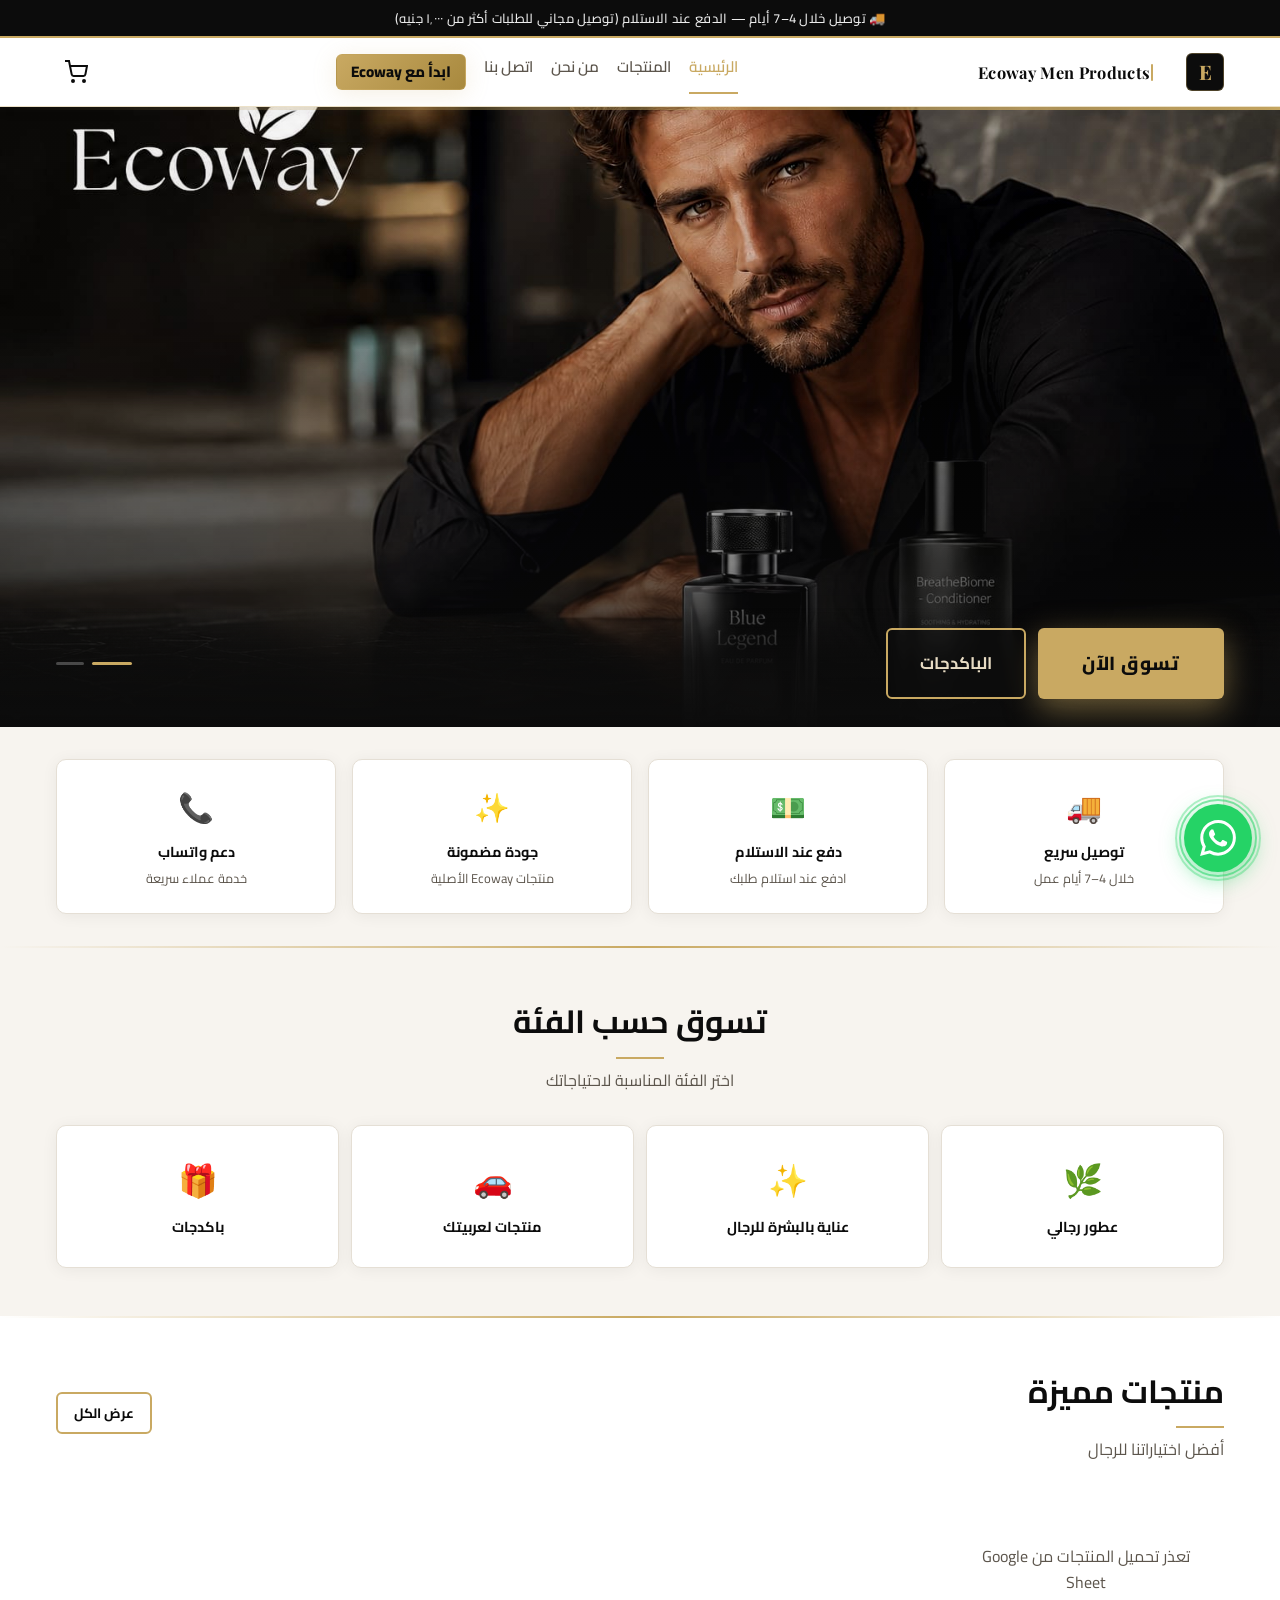
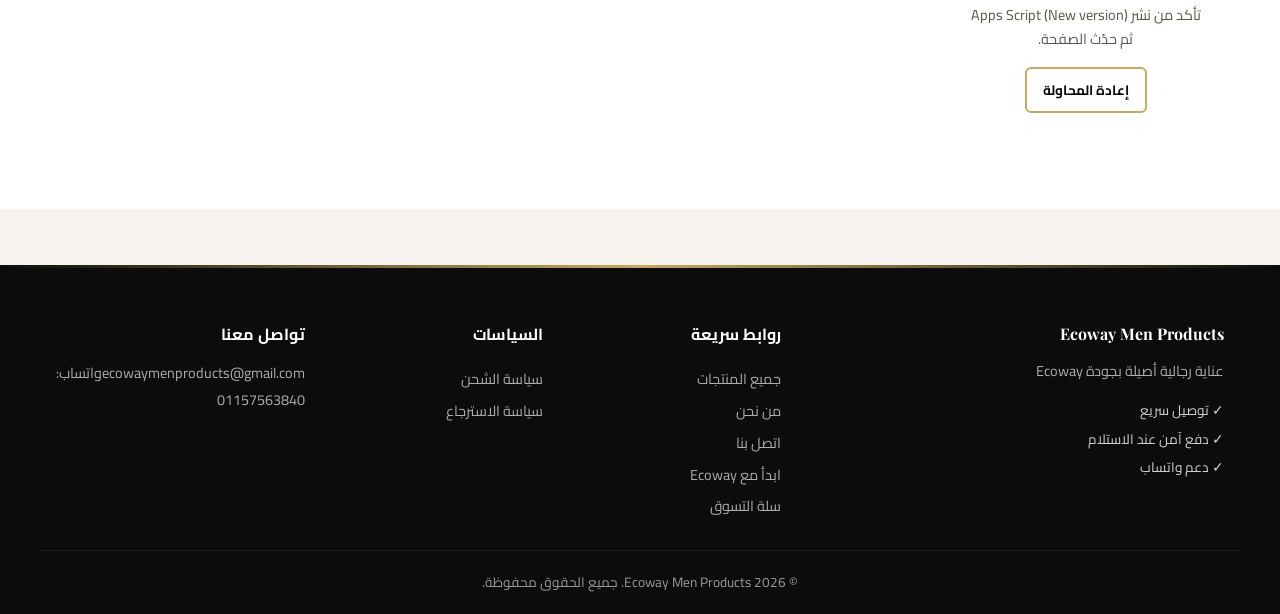
==== commit 726c5fdb: "Update hero banner products and remove packages wording from banner text. Co-authored-by: Cursor <cu" ====
--- a/index.html
+++ b/index.html
@@ -10,7 +10,7 @@
   <meta property="og:description" content="عناية رجالية أصيلة بجودة Ecoway — عطور، عناية بالبشرة، منتجات لعربيتك وباكدجات.">
   <meta property="og:type" content="website">
   <meta property="og:locale" content="ar_EG">
-  <meta property="og:image" content="assets/images/hero-model.png">
+  <meta property="og:image" content="assets/images/hero-model.jpg">
   <meta name="theme-color" content="#0C0C0C">
   <link rel="icon" href="assets/images/favicon.svg" type="image/svg+xml">
   <link rel="stylesheet" href="assets/css/main.css">
@@ -24,7 +24,7 @@
         <div class="hero__slide hero__slide--image is-active" data-slide="image">
           <picture class="hero__picture">
             <img
-              src="assets/images/hero-model.png"
+              src="assets/images/hero-model.jpg"
               alt="Ecoway — موديل رجالي مع منتجات العناية الفاخرة"
               width="1200"
               height="800"
@@ -42,7 +42,7 @@
           <div class="container hero__slide-inner">
             <span class="hero__badge">المجموعة الفاخرة للرجال</span>
             <h1>عناية رجالية أصيلة بجودة Ecoway</h1>
-            <p>اكتشف مجموعتنا المختارة من العطور الرجالية، منتجات العناية بالبشرة، منتجات العناية بالسيارات والباكدجات — مصممة خصيصاً للرجل العصري.</p>
+            <p>اكتشف مجموعتنا المختارة من العطور الرجالية، منتجات العناية بالبشرة، ومنتجات العناية بالسيارات — مصممة خصيصاً للرجل العصري.</p>
           </div>
         </div>
       </div>
--- a/assets/css/main.css
+++ b/assets/css/main.css
@@ -279,7 +279,9 @@
 
 .header__nav {
   display: none;
-  gap: 24px;
+  gap: 18px;
+  flex-wrap: wrap;
+  justify-content: center;
 }
 
 .header__nav a {
@@ -470,8 +472,61 @@
   font-size: 0.7rem;
   color: var(--color-text-muted);
   position: relative;
-  padding: 4px 8px;
+  padding: 4px 6px;
   transition: color var(--transition);
+  text-align: center;
+  max-width: 25%;
+}
+
+.mobile-nav a span:not(.mobile-nav__badge) {
+  line-height: 1.15;
+  word-break: break-word;
+}
+
+.header__nav a.nav-join {
+  font-weight: 800;
+  color: var(--color-header);
+  background: linear-gradient(135deg, var(--color-accent) 0%, var(--color-accent-hover) 100%);
+  padding: 8px 14px;
+  border-radius: var(--radius-sm);
+  border: 1px solid var(--color-border-gold);
+  box-shadow: var(--shadow-gold);
+  line-height: 1.2;
+}
+
+.header__nav a.nav-join:hover,
+.header__nav a.nav-join.active {
+  color: var(--color-header);
+  background: var(--color-accent-light);
+  transform: translateY(-1px);
+}
+
+.header__nav a.nav-join.active::after {
+  display: none;
+}
+
+.mobile-nav__join {
+  font-weight: 800;
+  border-radius: 10px;
+  background: var(--color-accent-muted);
+  margin: 0 2px;
+  color: var(--color-accent-hover) !important;
+}
+
+.mobile-nav__join svg {
+  color: var(--color-accent);
+  stroke: var(--color-accent);
+}
+
+.mobile-nav__join.active {
+  background: rgba(201, 169, 98, 0.28);
+  color: var(--color-accent-hover) !important;
+}
+
+.mobile-nav__join span:not(.mobile-nav__badge) {
+  font-size: 0.62rem;
+  font-weight: 800;
+  color: inherit;
 }
 
 .mobile-nav a.active { color: var(--color-accent); font-weight: 700; }
@@ -2403,3 +2458,123 @@
   0% { right: 120%; }
   100% { right: -80%; }
 }
+
+/* ─── Join / Partner form ─── */
+.join-intro {
+  max-width: 640px;
+  margin: -8px auto 28px;
+  text-align: center;
+  color: var(--color-text-muted);
+  line-height: 1.7;
+}
+
+.join-form {
+  max-width: 640px;
+  margin: 0 auto 48px;
+  background: var(--color-surface);
+  padding: 28px 22px;
+  border-radius: var(--radius);
+  box-shadow: var(--shadow);
+  border: 1px solid var(--color-border);
+}
+
+.field-label {
+  display: inline-flex;
+  align-items: center;
+  gap: 8px;
+}
+
+.field-icon {
+  color: var(--color-accent);
+  flex-shrink: 0;
+}
+
+.form-label-text {
+  display: flex;
+  align-items: center;
+  gap: 6px;
+  font-weight: 600;
+  font-size: 0.9rem;
+  margin-bottom: 6px;
+  color: var(--color-header);
+}
+
+.form-row--birth {
+  display: grid;
+  grid-template-columns: 1fr 1fr;
+  gap: 0 16px;
+}
+
+#age {
+  background: var(--color-bg);
+  color: var(--color-text-muted);
+  cursor: default;
+}
+
+.radio-row {
+  display: flex;
+  gap: 12px;
+  flex-wrap: wrap;
+}
+
+.radio-chip {
+  display: inline-flex;
+  align-items: center;
+  gap: 8px;
+  padding: 10px 18px;
+  border: 2px solid var(--color-border);
+  border-radius: var(--radius-sm);
+  cursor: pointer;
+  font-weight: 600;
+  transition: border-color var(--transition), background var(--transition);
+}
+
+.radio-chip:has(input:checked) {
+  border-color: var(--color-accent);
+  background: var(--color-accent-muted);
+}
+
+.radio-chip input {
+  accent-color: var(--color-accent);
+}
+
+.time-slots {
+  display: grid;
+  grid-template-columns: 1fr;
+  gap: 8px;
+}
+
+@media (min-width: 560px) {
+  .time-slots { grid-template-columns: 1fr 1fr; }
+}
+
+.time-slot {
+  display: flex;
+  align-items: center;
+  gap: 10px;
+  padding: 10px 12px;
+  border: 2px solid var(--color-border);
+  border-radius: var(--radius-sm);
+  cursor: pointer;
+  font-size: 0.9rem;
+  transition: border-color var(--transition), background var(--transition);
+}
+
+.time-slot:has(input:checked) {
+  border-color: var(--color-accent);
+  background: var(--color-accent-muted);
+}
+
+.time-slot input {
+  accent-color: var(--color-accent);
+  width: auto;
+}
+
+@media (max-width: 520px) {
+  .form-row--birth { grid-template-columns: 1fr; }
+}
+
+@media (max-width: 1024px) {
+  .header__nav { gap: 12px; }
+  .header__nav a { font-size: 0.85rem; }
+}
